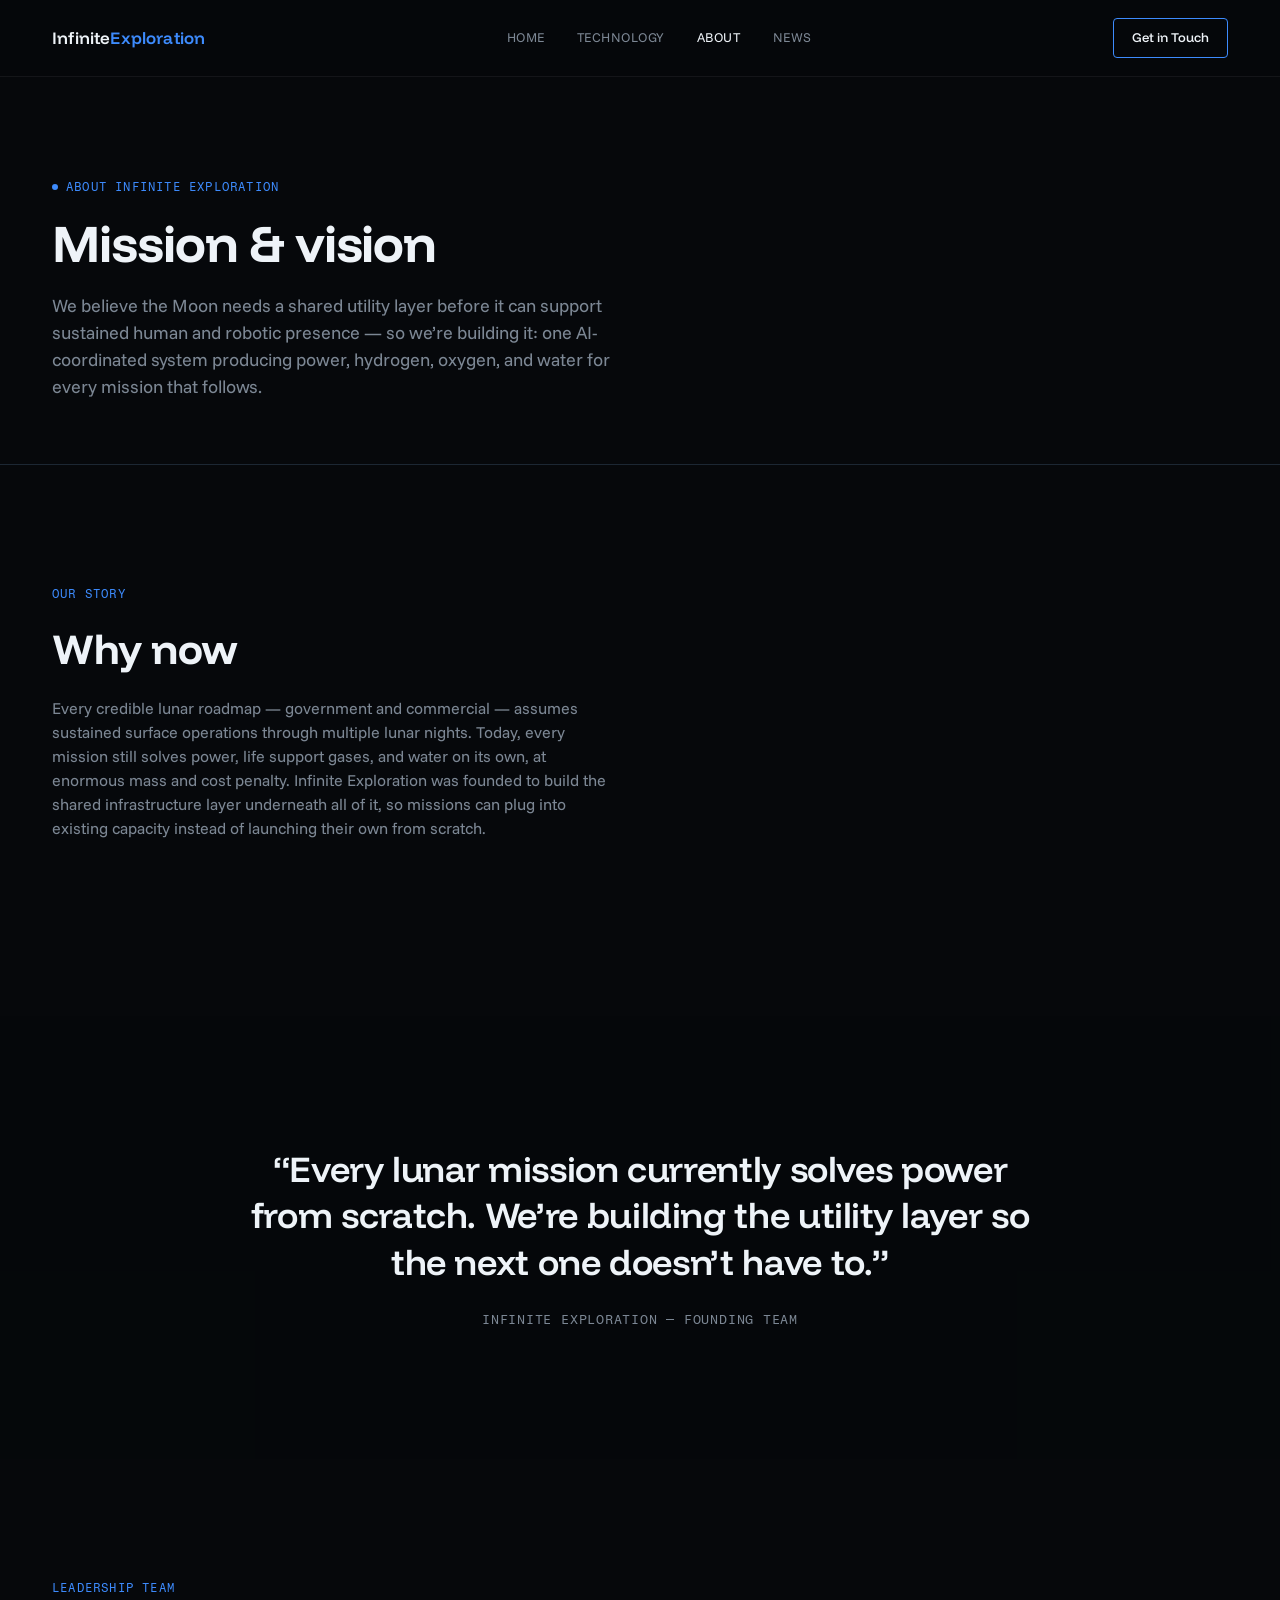
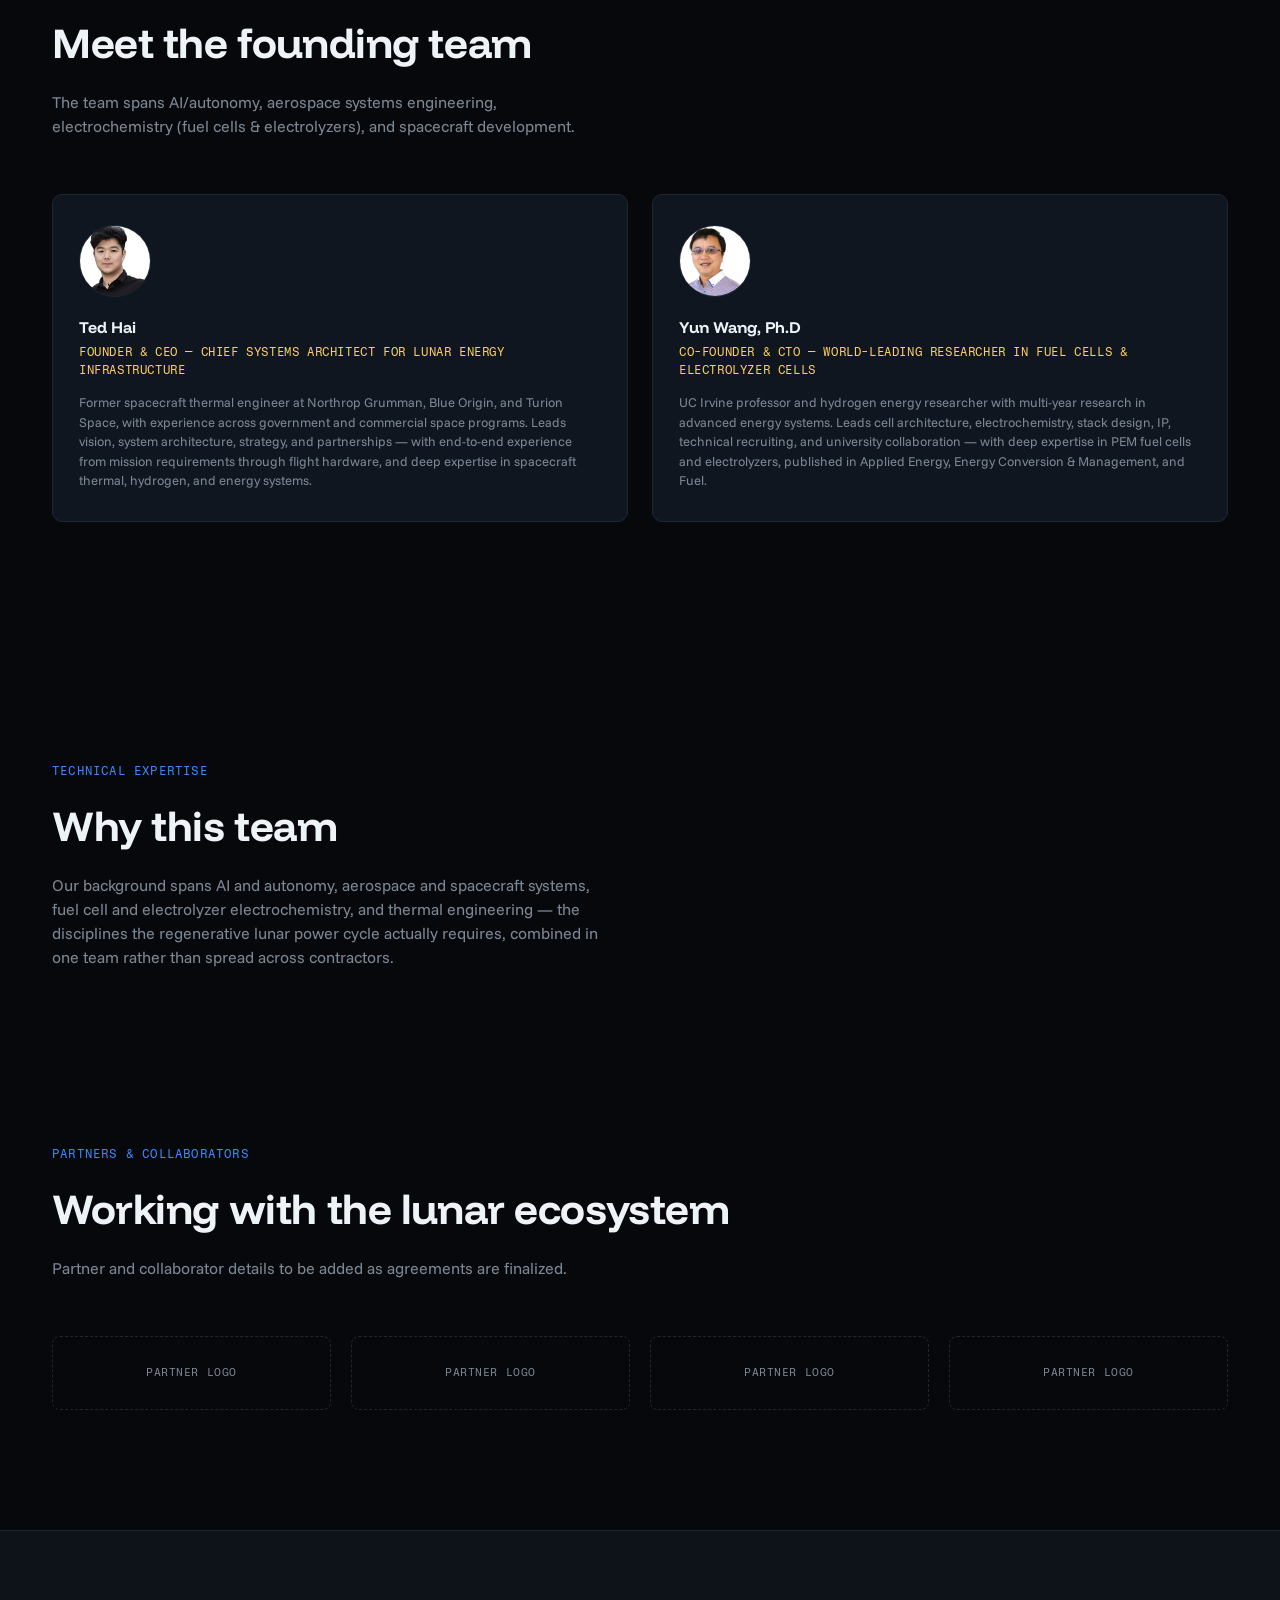
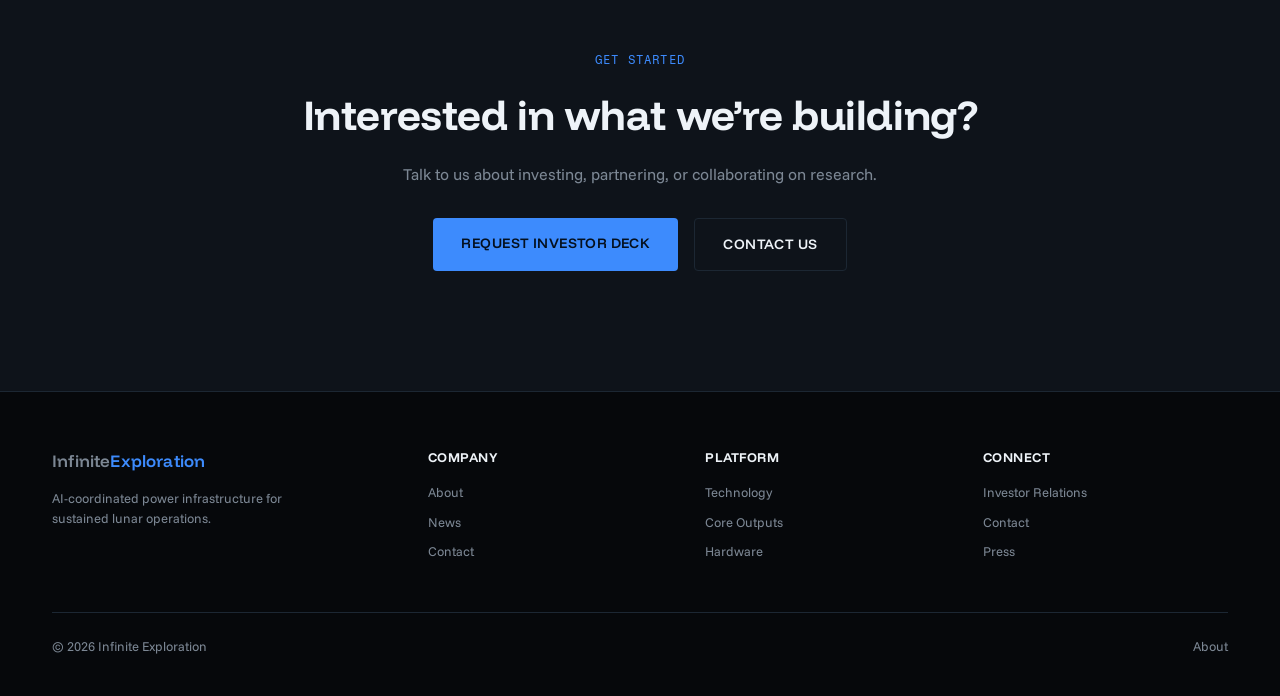
==== about.html @ e97f70d7 "Apply client feedback from Website comments.docx Home: rewrite hero subhead; drop Water as a fourth " ====
<!DOCTYPE html>
<html lang="en">
<head>
<meta charset="UTF-8">
<meta name="viewport" content="width=device-width, initial-scale=1.0">
<title>About — Infinite Exploration</title>
<link rel="preconnect" href="https://fonts.googleapis.com">
<link rel="preconnect" href="https://fonts.gstatic.com" crossorigin>
<link href="https://fonts.googleapis.com/css2?family=Funnel+Display:wght@500;600;700&family=Funnel+Sans:ital,wght@0,400;0,500;0,600;1,400&family=Fragment+Mono&family=Chivo+Mono:wght@400;600&display=swap" rel="stylesheet">
<link rel="stylesheet" href="assets/style.css">
</head>
<body>

<nav>
  <div class="wrap">
    <a href="index.html" class="logo">Infinite<span>Exploration</span></a>
    <div class="navlinks">
      <a href="index.html">Home</a>
      <a href="technology.html">Technology</a>
      <a href="about.html" class="active">About</a>
      <a href="news.html">News</a>
    </div>
    <a href="contact.html" class="nav-cta">Get in Touch</a>
  </div>
</nav>

<section class="page-header">
  <div class="wrap reveal">
    <div class="eyebrow">About Infinite Exploration</div>
    <h1 style="font-size:clamp(32px,4.6vw,52px);">Mission &amp; vision</h1>
    <p class="hero-sub" style="margin-bottom:0;">We believe the Moon needs a shared utility layer before it can support sustained human and robotic presence &mdash; so we&rsquo;re building it: one AI-coordinated system producing power, hydrogen, oxygen, and water for every mission that follows.</p>
  </div>
</section>

<section>
  <div class="wrap">
    <div class="section-head reveal">
      <div class="section-tag">Our Story</div>
      <h2>Why now</h2>
      <p class="section-desc">Every credible lunar roadmap &mdash; government and commercial &mdash; assumes sustained surface operations through multiple lunar nights. Today, every mission still solves power, life support gases, and water on its own, at enormous mass and cost penalty. Infinite Exploration was founded to build the shared infrastructure layer underneath all of it, so missions can plug into existing capacity instead of launching their own from scratch.</p>
    </div>
  </div>
</section>

<section class="quote">
  <div class="quote-bg" data-parallax="0.14">
    <div class="quote-bg-img" style="background-image:url('images/d6-ops-control.jpg')"></div>
  </div>
  <div class="quote-overlay"></div>
  <div class="wrap quote-inner reveal">
    <blockquote>&ldquo;Every lunar mission currently solves power from scratch. We&rsquo;re building the utility layer so the next one doesn&rsquo;t have to.&rdquo;</blockquote>
    <div class="quote-cite">Infinite Exploration &mdash; Founding Team</div>
  </div>
</section>

<section>
  <div class="wrap">
    <div class="section-head reveal">
      <div class="section-tag">Leadership Team</div>
      <h2>Meet the founding team</h2>
      <p class="section-desc">The team spans AI/autonomy, aerospace systems engineering, electrochemistry (fuel cells &amp; electrolyzers), and spacecraft development.</p>
    </div>
    <div class="team-grid cols-2 reveal-stagger">
      <div class="team-card">
        <img class="team-photo" src="images/team/ted-hai.jpg" alt="Ted Hai">
        <h3>Ted Hai</h3>
        <div class="team-role">Founder &amp; CEO &mdash; Chief Systems Architect for Lunar Energy Infrastructure</div>
        <p>Former spacecraft thermal engineer at Northrop Grumman, Blue Origin, and Turion Space, with experience across government and commercial space programs. Leads vision, system architecture, strategy, and partnerships &mdash; with end-to-end experience from mission requirements through flight hardware, and deep expertise in spacecraft thermal, hydrogen, and energy systems.</p>
      </div>
      <div class="team-card">
        <img class="team-photo" src="images/team/yun-wang.png" alt="Yun Wang, Ph.D">
        <h3>Yun Wang, Ph.D</h3>
        <div class="team-role">Co-Founder &amp; CTO &mdash; World-Leading Researcher in Fuel Cells &amp; Electrolyzer Cells</div>
        <p>UC Irvine professor and hydrogen energy researcher with multi-year research in advanced energy systems. Leads cell architecture, electrochemistry, stack design, IP, technical recruiting, and university collaboration &mdash; with deep expertise in PEM fuel cells and electrolyzers, published in Applied Energy, Energy Conversion &amp; Management, and Fuel.</p>
      </div>
    </div>
  </div>
</section>

<section>
  <div class="wrap">
    <div class="section-head reveal">
      <div class="section-tag">Technical Expertise</div>
      <h2>Why this team</h2>
      <p class="section-desc">Our background spans AI and autonomy, aerospace and spacecraft systems, fuel cell and electrolyzer electrochemistry, and thermal engineering &mdash; the disciplines the regenerative lunar power cycle actually requires, combined in one team rather than spread across contractors.</p>
    </div>
  </div>
</section>

<section style="padding-top:0;">
  <div class="wrap">
    <div class="section-head reveal">
      <div class="section-tag">Partners &amp; Collaborators</div>
      <h2>Working with the lunar ecosystem</h2>
      <p class="section-desc">Partner and collaborator details to be added as agreements are finalized.</p>
    </div>
    <div class="partner-strip reveal-stagger">
      <div class="partner-tile">Partner logo</div>
      <div class="partner-tile">Partner logo</div>
      <div class="partner-tile">Partner logo</div>
      <div class="partner-tile">Partner logo</div>
    </div>
  </div>
</section>

<section class="final-cta">
  <div class="wrap reveal">
    <div class="section-tag" style="margin:0 auto 14px;">Get Started</div>
    <h2>Interested in what we&rsquo;re building?</h2>
    <p class="section-desc">Talk to us about investing, partnering, or collaborating on research.</p>
    <div class="cta-row">
      <a href="contact.html" class="btn-primary">Request Investor Deck</a>
      <a href="contact.html" class="btn-secondary">Contact Us</a>
    </div>
  </div>
</section>

<footer>
  <div class="wrap">
    <div class="footer-grid">
      <div class="footer-col">
        <div class="logo">Infinite<span>Exploration</span></div>
        <p style="margin-top:16px;max-width:280px;font-size:13px;color:var(--text-dim);">AI-coordinated power infrastructure for sustained lunar operations.</p>
      </div>
      <div class="footer-col">
        <h4>Company</h4>
        <a href="about.html">About</a>
        <a href="news.html">News</a>
        <a href="contact.html">Contact</a>
      </div>
      <div class="footer-col">
        <h4>Platform</h4>
        <a href="technology.html">Technology</a>
        <a href="technology.html#outputs">Core Outputs</a>
        <a href="technology.html#hardware">Hardware</a>
      </div>
      <div class="footer-col">
        <h4>Connect</h4>
        <a href="contact.html">Investor Relations</a>
        <a href="contact.html">Contact</a>
        <a href="news.html">Press</a>
      </div>
    </div>
    <div class="footer-bottom">
      <div>&copy; 2026 Infinite Exploration</div>
      <div>About</div>
    </div>
  </div>
</footer>

<script src="assets/script.js"></script>
</body>
</html>
---- assets/style.css ----
:root{
  --bg:#06080b;
  --bg-2:#0e131a;
  --card:#10161f;
  --line:#1c2733;
  --text:#eef3f8;
  --text-dim:#7c8794;
  --accent:#3d8bfd;
  --accent-2:#ffcf5c;
  --font-display:'Funnel Display',-apple-system,sans-serif;
  --font-body:'Funnel Sans',-apple-system,sans-serif;
  --font-mono:'Fragment Mono',monospace;
}
*{box-sizing:border-box;margin:0;padding:0;}
body{
  background:var(--bg);
  color:var(--text);
  font-family:var(--font-body);
  line-height:1.5;
  -webkit-font-smoothing:antialiased;
}
a{color:inherit;text-decoration:none;}
.wrap{max-width:1240px;margin:0 auto;padding:0 32px;}

/* nav */
nav{
  position:fixed;top:0;left:0;right:0;z-index:50;
  background:rgba(6,8,11,0.7);
  backdrop-filter:blur(10px);
  border-bottom:1px solid rgba(255,255,255,0.06);
}
nav .wrap{display:flex;align-items:center;justify-content:space-between;height:76px;}
.logo{font-family:var(--font-display);font-weight:600;font-size:17px;letter-spacing:0.01em;}
.logo span{color:var(--accent);}
.navlinks{display:flex;gap:32px;font-size:13px;color:var(--text-dim);text-transform:uppercase;letter-spacing:0.04em;}
.navlinks a:hover{color:var(--text);}
.navlinks a.active{color:var(--text);}
.nav-cta{
  border:1px solid var(--accent);color:var(--text);padding:9px 18px;border-radius:4px;
  font-size:13px;font-weight:500;font-family:var(--font-display);
}
.nav-cta:hover{background:var(--accent);}

/* hero — full-bleed, dramatic (Home only) */
.hero{
  position:relative;
  height:100vh;min-height:720px;
  display:flex;align-items:flex-end;
  overflow:hidden;
  background:var(--bg);
}
.hero-bg{position:absolute;inset:-18% 0;will-change:transform;}
.hero-bg-img{
  position:absolute;inset:-10%;
  background-size:cover;background-position:center 45%;background-repeat:no-repeat;
  animation:kenburns 28s ease-in-out infinite alternate;
  will-change:transform;
}
.hero-overlay{
  position:absolute;inset:0;
  background:linear-gradient(180deg, rgba(6,8,11,0.15) 0%, rgba(6,8,11,0.35) 55%, rgba(6,8,11,0.96) 100%);
}
.hero-inner{position:relative;z-index:1;max-width:760px;padding-bottom:96px;}
.eyebrow{
  display:inline-flex;align-items:center;gap:8px;
  font-family:var(--font-mono);
  font-size:12px;letter-spacing:0.1em;text-transform:uppercase;
  color:var(--accent);margin-bottom:24px;
}
.eyebrow::before{content:"";width:6px;height:6px;border-radius:50%;background:var(--accent);}
h1{
  font-family:var(--font-display);
  font-size:clamp(38px,6vw,66px);
  font-weight:700;letter-spacing:-0.02em;line-height:1.03;margin-bottom:22px;
}
h1 .accent{color:var(--accent);}
.hero-sub{font-size:18px;color:var(--text-dim);max-width:560px;margin:0 0 36px;}
.cta-row{display:flex;gap:16px;flex-wrap:wrap;}
.btn-primary{
  background:var(--accent);color:#04101f;padding:15px 28px;border-radius:4px;
  font-weight:600;font-size:14px;font-family:var(--font-display);text-transform:uppercase;letter-spacing:0.03em;
}
.btn-secondary{
  border:1px solid var(--line);color:var(--text);padding:15px 28px;border-radius:4px;
  font-weight:600;font-size:14px;font-family:var(--font-display);text-transform:uppercase;letter-spacing:0.03em;
}
.btn-secondary:hover{border-color:var(--accent);}
.scroll-cue{position:absolute;bottom:28px;right:32px;z-index:1;font-family:var(--font-mono);font-size:11px;color:var(--text-dim);letter-spacing:0.1em;text-transform:uppercase;display:flex;align-items:center;gap:8px;}
.scroll-cue::after{content:"";width:1px;height:28px;background:var(--line);}

/* shorter banner header, used on Technology / About / News / Contact */
.banner{position:relative;padding:180px 0 90px;overflow:hidden;}
.banner-bg{position:absolute;inset:-18% 0;will-change:transform;}
.banner-bg-img{
  position:absolute;inset:-10%;
  background-size:cover;background-position:center;background-repeat:no-repeat;
  animation:kenburns 28s ease-in-out infinite alternate;
  will-change:transform;
}
.banner-overlay{position:absolute;inset:0;background:linear-gradient(180deg, rgba(6,8,11,0.45) 0%, rgba(6,8,11,0.94) 100%);}
.banner-inner{position:relative;z-index:1;max-width:760px;}

/* plain text-only page header, used on News / Contact */
.page-header{padding:172px 0 64px;border-bottom:1px solid var(--line);}
.page-header .eyebrow{margin-bottom:20px;}

/* soft background photo section — used for text-heavy sections that still want a photo backdrop */
.soft-bg-section{position:relative;overflow:hidden;}
.soft-bg{position:absolute;inset:-18% 0;will-change:transform;}
.soft-bg-img{
  position:absolute;inset:-10%;
  background-size:cover;background-position:center;background-repeat:no-repeat;
  animation:kenburns 32s ease-in-out infinite alternate;
  will-change:transform;
}
.soft-bg-overlay{position:absolute;inset:0;background:rgba(6,8,11,0.82);}
.soft-bg-inner{position:relative;z-index:1;}

section{padding:120px 0;}
.section-head{max-width:680px;margin:0 0 56px;}
.section-tag{font-family:var(--font-mono);font-size:12px;text-transform:uppercase;letter-spacing:0.1em;color:var(--accent);margin-bottom:14px;}
h2{font-family:var(--font-display);font-size:clamp(28px,3.6vw,42px);font-weight:700;letter-spacing:-0.01em;margin-bottom:16px;}
.section-desc{color:var(--text-dim);font-size:16px;max-width:560px;}

/* card grid — mission areas / core outputs, 3 or 4 col */
.mission-grid{display:grid;grid-template-columns:repeat(3,1fr);gap:1px;background:var(--line);border:1px solid var(--line);}
.mission-grid.cols-4{grid-template-columns:repeat(4,1fr);}
.mission-card{background:var(--bg-2);padding:44px 36px;}
.mission-index{font-family:var(--font-mono);font-size:12px;color:var(--accent);margin-bottom:24px;}
.mission-card h3{font-family:var(--font-display);font-size:21px;font-weight:700;margin-bottom:14px;}
.mission-card p{font-size:14px;color:var(--text-dim);margin-bottom:20px;}
.mission-link{font-size:13px;color:var(--accent);text-transform:uppercase;letter-spacing:0.04em;}

/* products / hardware — 3 column with cutout renders on dark cards */
.product-grid{display:grid;grid-template-columns:repeat(3,1fr);gap:24px;}
.product-grid.cols-5{grid-template-columns:repeat(5,1fr);}
.product-card{background:var(--card);border:1px solid var(--line);border-radius:10px;overflow:hidden;}
.product-visual{
  aspect-ratio:4/3;position:relative;overflow:hidden;
  background:radial-gradient(circle at 50% 40%, #131c29 0%, #06080b 78%);
  display:flex;align-items:center;justify-content:center;
}
.product-visual img{width:78%;height:78%;object-fit:contain;filter:drop-shadow(0 18px 24px rgba(0,0,0,0.5));}
.product-body{padding:26px 24px 30px;}
.product-tag{font-family:var(--font-mono);font-size:11px;text-transform:uppercase;letter-spacing:0.08em;color:var(--accent-2);margin-bottom:10px;}
.product-card h3{font-family:var(--font-display);font-size:18px;margin-bottom:8px;}
.product-card p{font-size:14px;color:var(--text-dim);}

/* stat band — full bleed, used for "why it matters" / proof style content.
   background is pinned (position:sticky) for the section's full height, so
   it holds still while the stat cards scroll past on top, turion-style */
.statband{position:relative;padding:0;}
.statband-bg{position:sticky;top:0;height:100vh;overflow:hidden;z-index:0;}
.statband-bg-img{
  position:absolute;inset:-10%;
  background-size:cover;background-position:center 55%;background-repeat:no-repeat;
  animation:kenburns 30s ease-in-out infinite alternate;
  will-change:transform;
}
.statband-overlay{position:absolute;inset:0;background:rgba(6,8,11,0.72);}
.statband-inner{
  position:relative;z-index:1;min-height:1400px;
  display:flex;flex-direction:column;justify-content:center;padding:60px 0;
}

/* overlapping stat photo cards — each card drifts at its own scroll speed
   so they slide over/under each other, turion-style */
.statcard-stack{position:relative;height:520px;margin-top:80px;}
.statcard{
  position:absolute;top:0;width:210px;height:260px;
  border-radius:10px;overflow:hidden;border:1px solid rgba(255,255,255,0.12);
  box-shadow:0 30px 50px rgba(0,0,0,0.5);will-change:transform;
}
.statcard-img{position:absolute;inset:0;background-size:cover;background-position:center;}
.statcard-shade{position:absolute;inset:0;background:linear-gradient(180deg,rgba(6,8,11,0.05) 40%,rgba(6,8,11,0.88) 100%);}
.statcard-content{position:absolute;left:0;right:0;bottom:0;padding:18px 20px 20px;}
.statcard-num{font-family:var(--font-mono);font-size:30px;font-weight:600;color:var(--text);line-height:1;}
.statcard-label{font-size:11px;letter-spacing:0.08em;text-transform:uppercase;color:var(--text-dim);margin-top:8px;max-width:170px;}
@media (max-width:900px){
  .statband-bg{position:absolute;inset:-15% 0;height:auto;}
  .statband-inner{min-height:0;display:block;padding:70px 0;}
  .statcard-stack{height:auto;display:flex;flex-direction:column;gap:16px;}
  .statcard{position:static;width:100%;height:150px;transform:none!important;}
}

/* ops / telemetry panel */
.ops{position:relative;overflow:hidden;padding:0;}
.ops-bg{position:absolute;inset:-18% 0;will-change:transform;}
.ops-bg-img{
  position:absolute;inset:-10%;
  background-size:cover;background-position:center;background-repeat:no-repeat;
  animation:kenburns 30s ease-in-out infinite alternate;
  will-change:transform;
}
.ops-overlay{position:absolute;inset:0;background:linear-gradient(100deg, rgba(6,8,11,0.95) 0%, rgba(6,8,11,0.75) 45%, rgba(6,8,11,0.3) 100%);}
.ops-inner{position:relative;z-index:1;padding:130px 0;}
.ops-grid{display:grid;grid-template-columns:1fr 1fr;gap:64px;align-items:center;}
.ops-text p{color:var(--text-dim);font-size:16px;margin-bottom:16px;max-width:460px;}
.ops-panel{
  background:rgba(16,22,31,0.85);border:1px solid var(--line);border-radius:10px;padding:28px;
  backdrop-filter:blur(6px);
}
.ops-panel-head{display:flex;justify-content:space-between;align-items:center;margin-bottom:20px;padding-bottom:16px;border-bottom:1px solid var(--line);}
.ops-panel-title{font-family:var(--font-mono);font-size:12px;text-transform:uppercase;letter-spacing:0.08em;color:var(--text-dim);}
.ops-status{display:flex;align-items:center;gap:8px;font-family:var(--font-mono);font-size:11px;color:var(--accent-2);}
.ops-status::before{content:"";width:6px;height:6px;border-radius:50%;background:var(--accent-2);}
.ops-metrics{display:grid;grid-template-columns:1fr 1fr;gap:20px;}
.ops-metric-label{font-size:12px;color:var(--text-dim);margin-bottom:6px;}
.ops-metric-val{font-family:var(--font-mono);font-size:22px;color:var(--accent);}

/* quote / control room band */
.quote{position:relative;overflow:hidden;padding:0;}
.quote-bg{position:absolute;inset:-18% 0;will-change:transform;}
.quote-bg-img{
  position:absolute;inset:-10%;
  background-size:cover;background-position:center;background-repeat:no-repeat;
  animation:kenburns 26s ease-in-out infinite alternate;
  will-change:transform;
}
.quote-overlay{position:absolute;inset:0;background:rgba(6,8,11,0.78);}
.quote-inner{position:relative;z-index:1;padding:130px 0;text-align:center;}
.quote-inner blockquote{
  font-family:var(--font-display);font-size:clamp(24px,3.4vw,36px);font-weight:600;
  max-width:820px;margin:0 auto 24px;line-height:1.3;letter-spacing:-0.01em;
}
.quote-cite{font-family:var(--font-mono);font-size:13px;color:var(--text-dim);text-transform:uppercase;letter-spacing:0.06em;}

/* roadmap / scale line (reused for architecture scale on Technology page) */
.roadmap-line{position:relative;display:grid;grid-template-columns:repeat(4,1fr);gap:0;margin-top:8px;}
.roadmap-line::before{content:"";position:absolute;top:9px;left:0;right:0;height:1px;background:var(--line);}
.rm-item{position:relative;padding-right:24px;}
.rm-dot{width:16px;height:16px;border-radius:50%;background:var(--bg);border:2px solid var(--accent);margin-bottom:20px;position:relative;z-index:1;}
.rm-item:first-child .rm-dot{background:var(--accent);}
.rm-phase{font-family:var(--font-mono);font-size:12px;text-transform:uppercase;letter-spacing:0.06em;color:var(--accent);margin-bottom:6px;}
.rm-title{font-family:var(--font-display);font-weight:700;margin-bottom:8px;}
.rm-desc{font-size:14px;color:var(--text-dim);}

/* news cards */
.news-grid{display:grid;grid-template-columns:repeat(3,1fr);gap:24px;}
.news-grid.cols-2{grid-template-columns:1fr 1fr;}
.news-card{background:var(--card);border:1px solid var(--line);border-radius:10px;padding:28px 26px;}
.news-tag{font-family:var(--font-mono);font-size:11px;text-transform:uppercase;letter-spacing:0.08em;color:var(--accent-2);margin-bottom:12px;}
.news-date{font-family:var(--font-mono);font-size:12px;color:var(--text-dim);margin-bottom:10px;}
.news-card h3{font-family:var(--font-display);font-size:17px;margin-bottom:10px;}
.news-card p{font-size:14px;color:var(--text-dim);}
.news-more{margin-top:48px;text-align:center;}
.news-coming-soon{
  border:1px dashed var(--line);border-radius:10px;padding:56px 24px;
  text-align:center;font-family:var(--font-mono);font-size:14px;
  text-transform:uppercase;letter-spacing:0.08em;color:var(--text-dim);
}

/* team / advisor placeholder cards */
.team-grid{display:grid;grid-template-columns:repeat(3,1fr);gap:24px;}
.team-grid.cols-2{grid-template-columns:1fr 1fr;}
.team-card{background:var(--card);border:1px solid var(--line);border-radius:10px;padding:30px 26px;}
.team-avatar{
  width:52px;height:52px;border-radius:50%;background:var(--bg-2);border:1px solid var(--line);
  display:flex;align-items:center;justify-content:center;font-family:var(--font-mono);color:var(--accent);
  margin-bottom:18px;font-size:12px;text-transform:uppercase;
}
.team-photo{
  width:72px;height:72px;border-radius:50%;object-fit:cover;
  border:1px solid var(--line);margin-bottom:18px;display:block;
}
.team-card h3{font-family:var(--font-display);font-size:16px;margin-bottom:4px;}
.team-role{font-size:12px;color:var(--accent-2);margin-bottom:14px;font-family:var(--font-mono);text-transform:uppercase;letter-spacing:0.05em;}
.team-card p{font-size:13px;color:var(--text-dim);}
.placeholder-note{
  font-size:13px;color:var(--text-dim);border:1px dashed var(--line);border-radius:8px;
  padding:16px 20px;margin-top:32px;
}

/* partner logo strip */
.partner-strip{display:flex;gap:20px;flex-wrap:wrap;margin-top:8px;}
.partner-tile{
  flex:1 1 150px;height:74px;border:1px dashed var(--line);border-radius:8px;
  display:flex;align-items:center;justify-content:center;color:var(--text-dim);
  font-family:var(--font-mono);font-size:11px;text-transform:uppercase;letter-spacing:0.05em;
}

/* contact form */
.contact-grid{display:grid;grid-template-columns:1.1fr 0.9fr;gap:64px;}
.form-field{margin-bottom:20px;}
.form-field label{display:block;font-size:12px;font-family:var(--font-mono);text-transform:uppercase;letter-spacing:0.05em;color:var(--text-dim);margin-bottom:8px;}
.form-field input, .form-field textarea, .form-field select{
  width:100%;background:var(--card);border:1px solid var(--line);border-radius:6px;
  padding:12px 14px;color:var(--text);font-family:var(--font-body);font-size:14px;
}
.form-field textarea{resize:vertical;min-height:120px;}
.form-field input:focus, .form-field textarea:focus, .form-field select:focus{outline:none;border-color:var(--accent);}
.contact-info-item{margin-bottom:28px;}
.contact-info-label{font-family:var(--font-mono);font-size:12px;text-transform:uppercase;letter-spacing:0.05em;color:var(--accent);margin-bottom:8px;}
.contact-info-value{font-size:15px;}
.form-note{font-size:12px;color:var(--text-dim);margin-top:16px;}
.form-success{
  display:none;background:rgba(61,139,253,0.1);border:1px solid var(--accent);border-radius:6px;
  padding:16px;font-size:14px;margin-top:16px;
}
.form-success.visible{display:block;}

/* final cta */
.final-cta{text-align:center;background:var(--bg-2);border-top:1px solid var(--line);}
.final-cta h2{margin-bottom:16px;}
.final-cta .section-desc{margin:0 auto 32px;}
.final-cta .cta-row{justify-content:center;}

footer{border-top:1px solid var(--line);padding:56px 0 40px;color:var(--text-dim);font-size:13px;}
.footer-grid{display:grid;grid-template-columns:1.4fr 1fr 1fr 1fr;gap:32px;margin-bottom:40px;}
.footer-col h4{font-family:var(--font-display);font-size:13px;color:var(--text);margin-bottom:16px;text-transform:uppercase;letter-spacing:0.04em;}
.footer-col a{display:block;font-size:13px;color:var(--text-dim);margin-bottom:10px;}
.footer-col a:hover{color:var(--text);}
.footer-bottom{display:flex;justify-content:space-between;flex-wrap:wrap;gap:16px;border-top:1px solid var(--line);padding-top:24px;}

@media (max-width:900px){
  .mission-grid, .product-grid, .statband-grid, .news-grid, .team-grid{grid-template-columns:1fr 1fr;}
  .ops-grid, .contact-grid{grid-template-columns:1fr;}
  .roadmap-line{grid-template-columns:1fr 1fr;row-gap:32px;}
  .roadmap-line::before{display:none;}
  .navlinks{display:none;}
  .footer-grid{grid-template-columns:1fr 1fr;}
}
@media (max-width:600px){
  .mission-grid, .product-grid, .statband-grid, .news-grid, .team-grid, .footer-grid{grid-template-columns:1fr;}
}

/* scroll reveal */
.reveal{opacity:0;transform:translateY(28px);transition:opacity .8s cubic-bezier(.16,.8,.3,1),transform .8s cubic-bezier(.16,.8,.3,1);}
.reveal.is-visible{opacity:1;transform:translateY(0);}
.reveal-stagger > *{opacity:0;transform:translateY(28px);transition:opacity .7s cubic-bezier(.16,.8,.3,1),transform .7s cubic-bezier(.16,.8,.3,1);}
.reveal-stagger.is-visible > *{opacity:1;transform:translateY(0);}
.reveal-stagger.is-visible > *:nth-child(2){transition-delay:.08s;}
.reveal-stagger.is-visible > *:nth-child(3){transition-delay:.16s;}
.reveal-stagger.is-visible > *:nth-child(4){transition-delay:.24s;}
@keyframes kenburns{
  0%{transform:scale(1.05);}
  100%{transform:scale(1.18);}
}
@media (prefers-reduced-motion:reduce){
  .reveal, .reveal-stagger > *,
  .hero-bg, .hero-bg-img, .banner-bg, .banner-bg-img,
  .statband-bg, .statband-bg-img, .ops-bg, .ops-bg-img, .quote-bg, .quote-bg-img,
  .soft-bg, .soft-bg-img, .statcard{
    opacity:1!important;transform:none!important;animation:none!important;transition:none!important;
  }
}
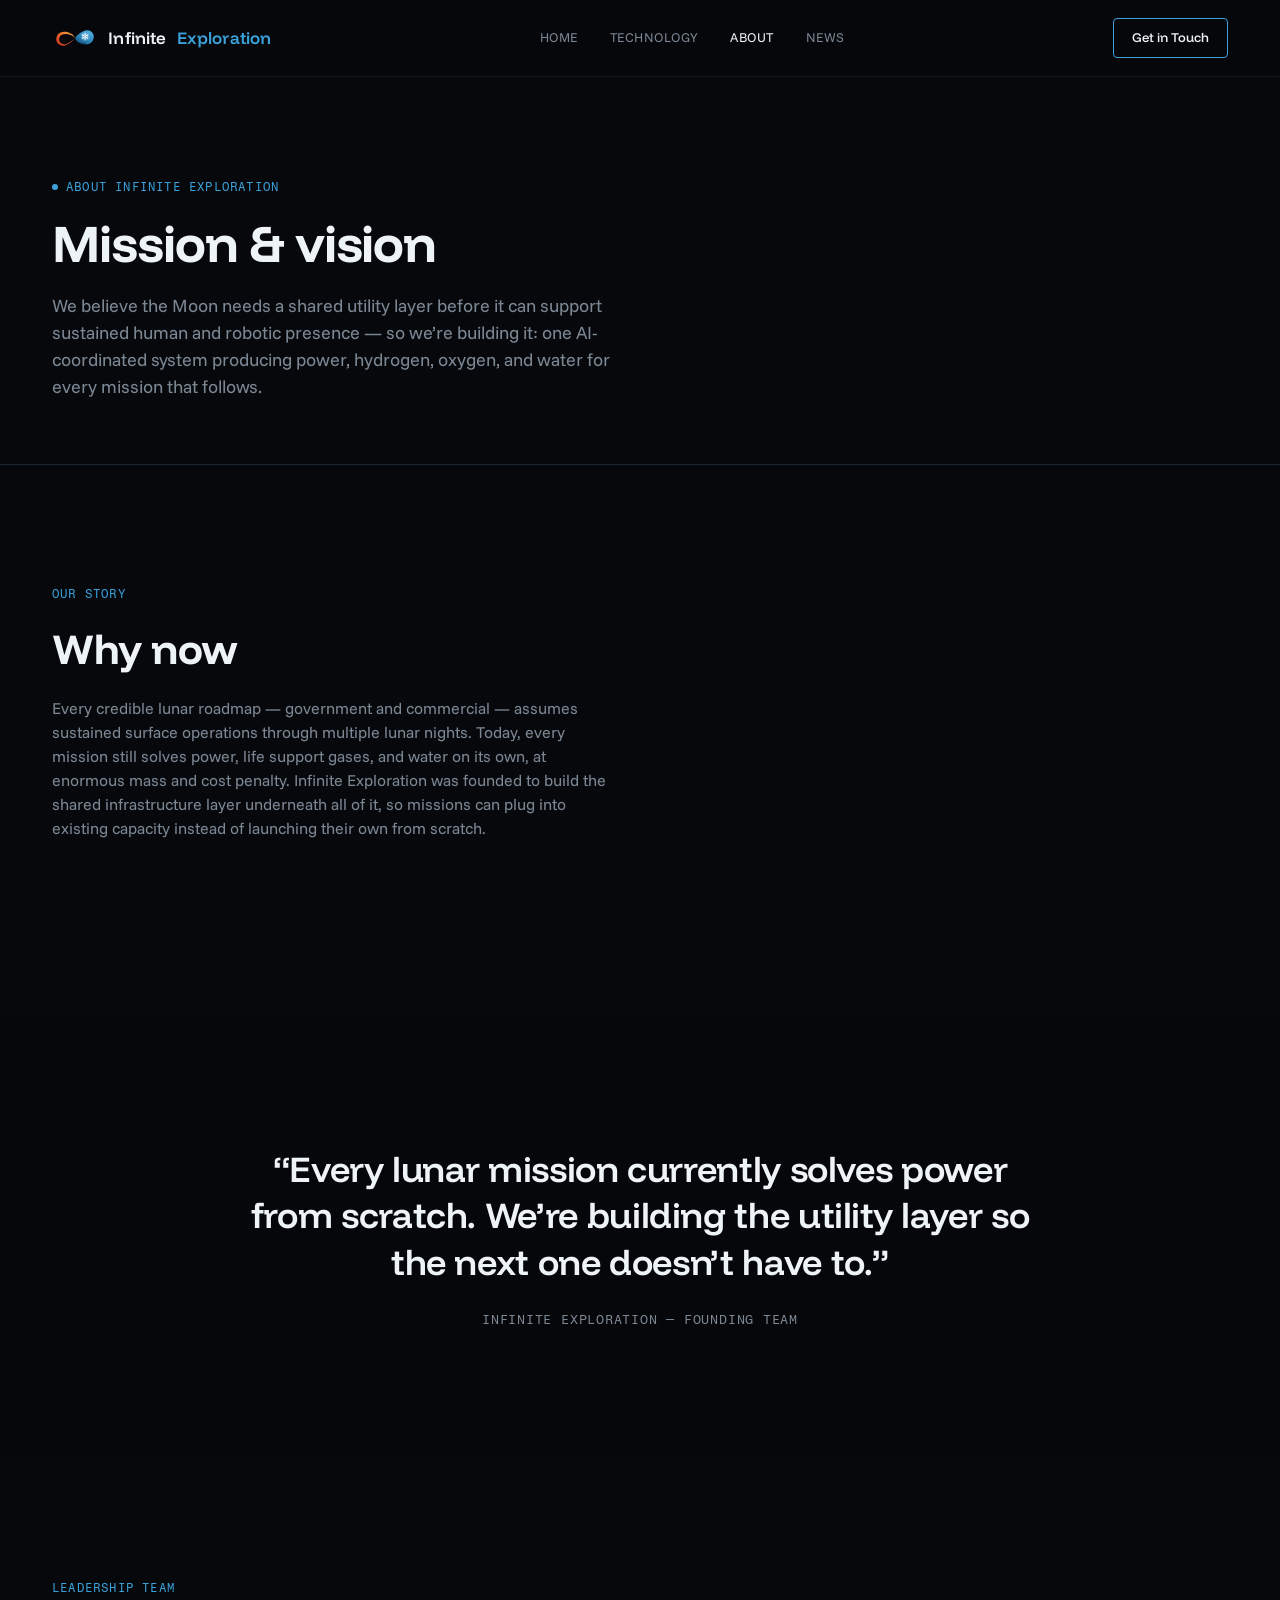
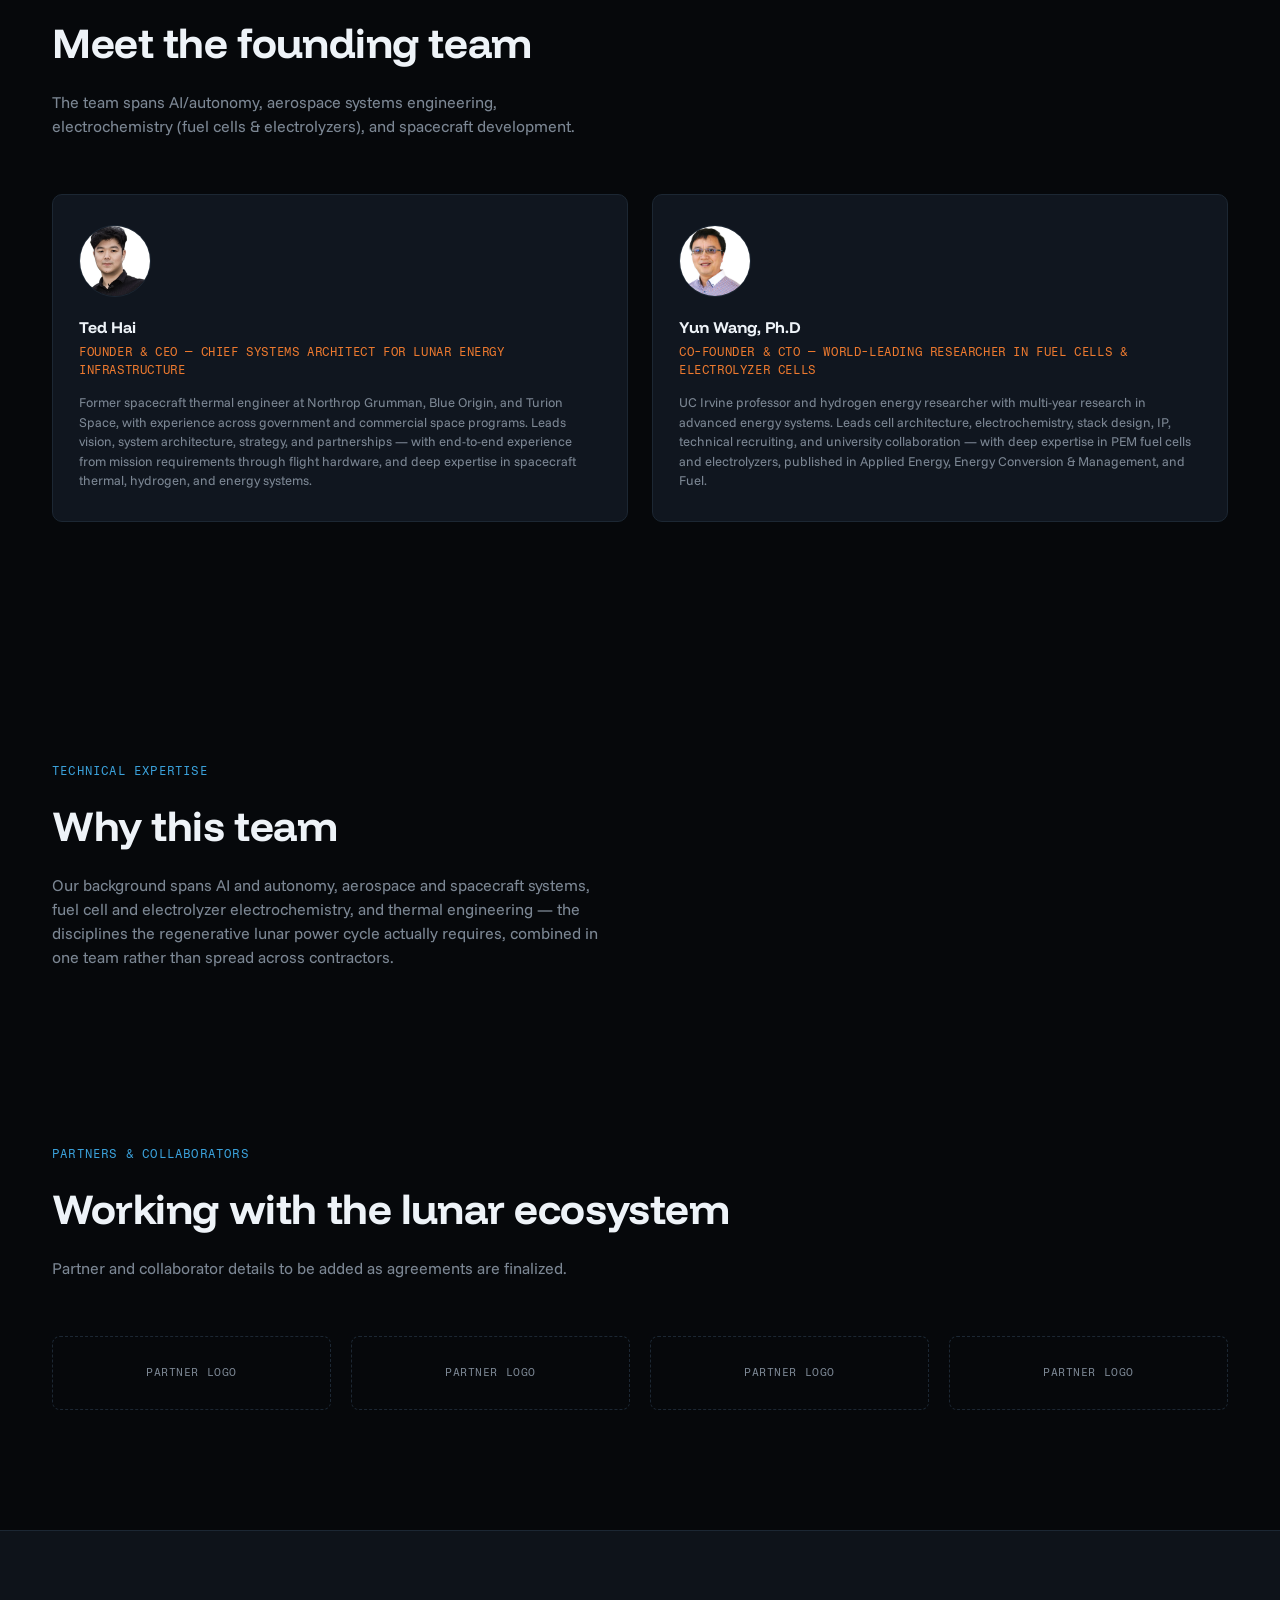
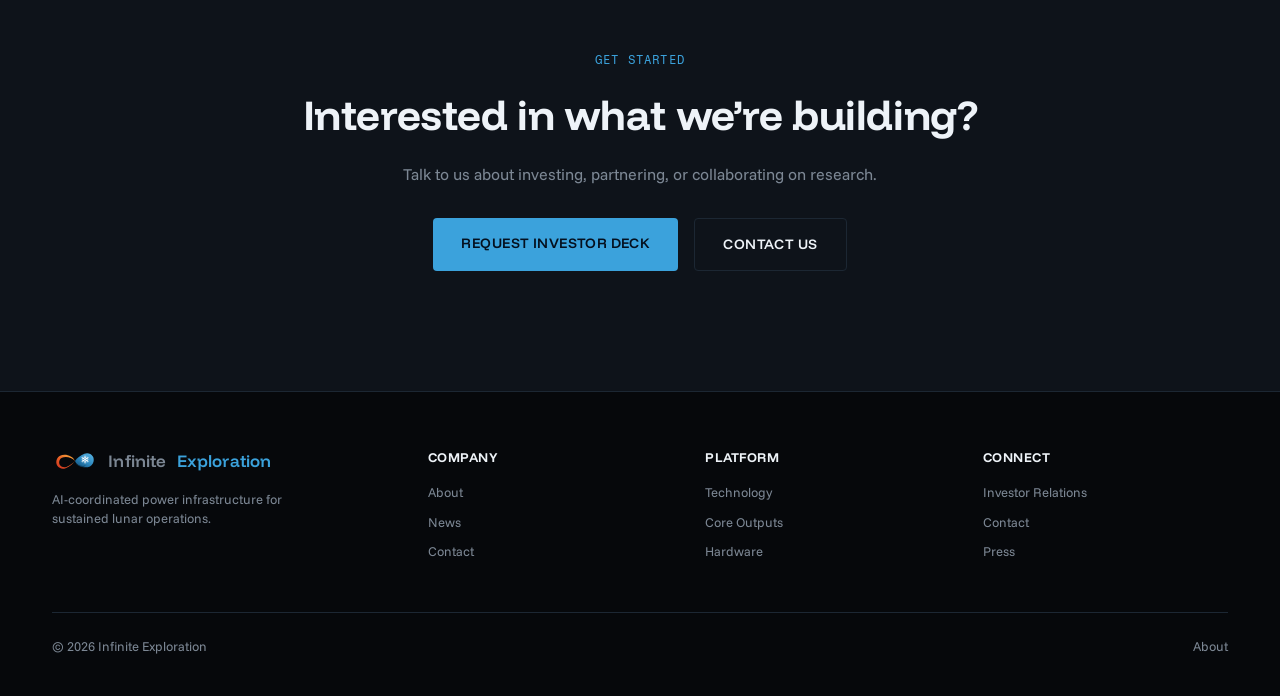
==== commit aede49f3: "Retheme palette to company logo colors and add logo mark + favicon Swap the accent variables to the " ====
--- a/about.html
+++ b/about.html
@@ -7,13 +7,15 @@
 <link rel="preconnect" href="https://fonts.googleapis.com">
 <link rel="preconnect" href="https://fonts.gstatic.com" crossorigin>
 <link href="https://fonts.googleapis.com/css2?family=Funnel+Display:wght@500;600;700&family=Funnel+Sans:ital,wght@0,400;0,500;0,600;1,400&family=Fragment+Mono&family=Chivo+Mono:wght@400;600&display=swap" rel="stylesheet">
-<link rel="stylesheet" href="assets/style.css">
+<link rel="icon" type="image/svg+xml" href="images/logo.svg">
+<link rel="icon" type="image/png" sizes="64x64" href="images/favicon.png">
+<link rel="stylesheet" href="assets/style.css?v=20260715b">
 </head>
 <body>
 
 <nav>
   <div class="wrap">
-    <a href="index.html" class="logo">Infinite<span>Exploration</span></a>
+    <a href="index.html" class="logo"><img class="logo-mark" src="images/logo.svg" alt="">Infinite<span>Exploration</span></a>
     <div class="navlinks">
       <a href="index.html">Home</a>
       <a href="technology.html">Technology</a>
@@ -119,7 +121,7 @@
   <div class="wrap">
     <div class="footer-grid">
       <div class="footer-col">
-        <div class="logo">Infinite<span>Exploration</span></div>
+        <div class="logo"><img class="logo-mark" src="images/logo.svg" alt="">Infinite<span>Exploration</span></div>
         <p style="margin-top:16px;max-width:280px;font-size:13px;color:var(--text-dim);">AI-coordinated power infrastructure for sustained lunar operations.</p>
       </div>
       <div class="footer-col">
@@ -148,6 +150,6 @@
   </div>
 </footer>
 
-<script src="assets/script.js"></script>
+<script src="assets/script.js?v=20260715b"></script>
 </body>
 </html>
--- a/assets/style.css
+++ b/assets/style.css
@@ -5,8 +5,8 @@
   --line:#1c2733;
   --text:#eef3f8;
   --text-dim:#7c8794;
-  --accent:#3d8bfd;
-  --accent-2:#ffcf5c;
+  --accent:#3ba2dc;   /* logo blue (cool loop) */
+  --accent-2:#ee7a2f; /* logo orange (warm loop) */
   --font-display:'Funnel Display',-apple-system,sans-serif;
   --font-body:'Funnel Sans',-apple-system,sans-serif;
   --font-mono:'Fragment Mono',monospace;
@@ -30,8 +30,9 @@
   border-bottom:1px solid rgba(255,255,255,0.06);
 }
 nav .wrap{display:flex;align-items:center;justify-content:space-between;height:76px;}
-.logo{font-family:var(--font-display);font-weight:600;font-size:17px;letter-spacing:0.01em;}
+.logo{display:flex;align-items:center;gap:10px;font-family:var(--font-display);font-weight:600;font-size:17px;letter-spacing:0.01em;}
 .logo span{color:var(--accent);}
+.logo-mark{height:26px;width:auto;display:block;}
 .navlinks{display:flex;gap:32px;font-size:13px;color:var(--text-dim);text-transform:uppercase;letter-spacing:0.04em;}
 .navlinks a:hover{color:var(--text);}
 .navlinks a.active{color:var(--text);}
@@ -106,6 +107,9 @@
 
 /* soft background photo section — used for text-heavy sections that still want a photo backdrop */
 .soft-bg-section{position:relative;overflow:hidden;}
+/* sticky pinning breaks inside an overflow:hidden ancestor — pinned
+   soft-bg sections clip via .pin-panel instead */
+.pin-section.soft-bg-section{overflow:visible;}
 .soft-bg{position:absolute;inset:-18% 0;will-change:transform;}
 .soft-bg-img{
   position:absolute;inset:-10%;
@@ -125,6 +129,10 @@
 /* card grid — mission areas / core outputs, 3 or 4 col */
 .mission-grid{display:grid;grid-template-columns:repeat(3,1fr);gap:1px;background:var(--line);border:1px solid var(--line);}
 .mission-grid.cols-4{grid-template-columns:repeat(4,1fr);}
+/* floating variant — separated cards that can move independently while a
+   pinned section animates them, instead of sharing one lined background */
+.mission-grid.floating{gap:24px;background:none;border:none;}
+.mission-grid.floating .mission-card{border:1px solid var(--line);border-radius:10px;will-change:transform;}
 .mission-card{background:var(--bg-2);padding:44px 36px;}
 .mission-index{font-family:var(--font-mono);font-size:12px;color:var(--accent);margin-bottom:24px;}
 .mission-card h3{font-family:var(--font-display);font-size:21px;font-weight:700;margin-bottom:14px;}
@@ -146,11 +154,21 @@
 .product-card h3{font-family:var(--font-display);font-size:18px;margin-bottom:8px;}
 .product-card p{font-size:14px;color:var(--text-dim);}
 
-/* stat band — full bleed, used for "why it matters" / proof style content.
-   background is pinned (position:sticky) for the section's full height, so
-   it holds still while the stat cards scroll past on top, turion-style */
-.statband{position:relative;padding:0;}
-.statband-bg{position:sticky;top:0;height:100vh;overflow:hidden;z-index:0;}
+/* pinned sections — the .pin-panel sticks for the section's extra scroll
+   height while script.js eases each [data-align-offset] child up from that
+   many px below its resting spot, finishing at its data-align-arrive
+   fraction of the pinned scroll; the settled layout then holds until the
+   section unpins */
+.pin-section{position:relative;padding:0;height:220vh;}
+.pin-section.pin-short{height:160vh;}
+.pin-panel{
+  position:sticky;top:0;height:100vh;overflow:hidden;
+  display:flex;align-items:center;
+}
+.pin-content{position:relative;z-index:1;width:100%;}
+
+/* stat band — full bleed pinned band with photo background */
+.statband{height:260vh;}
 .statband-bg-img{
   position:absolute;inset:-10%;
   background-size:cover;background-position:center 55%;background-repeat:no-repeat;
@@ -158,16 +176,11 @@
   will-change:transform;
 }
 .statband-overlay{position:absolute;inset:0;background:rgba(6,8,11,0.72);}
-.statband-inner{
-  position:relative;z-index:1;min-height:1400px;
-  display:flex;flex-direction:column;justify-content:center;padding:60px 0;
-}
-
-/* overlapping stat photo cards — each card drifts at its own scroll speed
-   so they slide over/under each other, turion-style */
-.statcard-stack{position:relative;height:520px;margin-top:80px;}
+
+/* stat photo cards — side by side, staggered until scroll aligns them */
+.statcard-row{display:flex;gap:24px;margin-top:72px;}
 .statcard{
-  position:absolute;top:0;width:210px;height:260px;
+  position:relative;flex:1;height:280px;
   border-radius:10px;overflow:hidden;border:1px solid rgba(255,255,255,0.12);
   box-shadow:0 30px 50px rgba(0,0,0,0.5);will-change:transform;
 }
@@ -177,10 +190,11 @@
 .statcard-num{font-family:var(--font-mono);font-size:30px;font-weight:600;color:var(--text);line-height:1;}
 .statcard-label{font-size:11px;letter-spacing:0.08em;text-transform:uppercase;color:var(--text-dim);margin-top:8px;max-width:170px;}
 @media (max-width:900px){
-  .statband-bg{position:absolute;inset:-15% 0;height:auto;}
-  .statband-inner{min-height:0;display:block;padding:70px 0;}
-  .statcard-stack{height:auto;display:flex;flex-direction:column;gap:16px;}
-  .statcard{position:static;width:100%;height:150px;transform:none!important;}
+  .pin-section, .pin-section.pin-short, .statband{height:auto;}
+  .pin-panel{position:relative;height:auto;display:block;padding:70px 0;}
+  .pin-panel [data-align-offset]{transform:none!important;}
+  .statcard-row{flex-direction:column;gap:16px;margin-top:48px;}
+  .statcard{flex:none;height:150px;}
 }
 
 /* ops / telemetry panel */
@@ -294,7 +308,7 @@
 .contact-info-value{font-size:15px;}
 .form-note{font-size:12px;color:var(--text-dim);margin-top:16px;}
 .form-success{
-  display:none;background:rgba(61,139,253,0.1);border:1px solid var(--accent);border-radius:6px;
+  display:none;background:rgba(59,162,220,0.1);border:1px solid var(--accent);border-radius:6px;
   padding:16px;font-size:14px;margin-top:16px;
 }
 .form-success.visible{display:block;}
@@ -314,6 +328,9 @@
 
 @media (max-width:900px){
   .mission-grid, .product-grid, .statband-grid, .news-grid, .team-grid{grid-template-columns:1fr 1fr;}
+  /* odd card counts leave an empty cell that exposes the grid's line-color
+     background as a gray block — stretch the lone last card across the row */
+  .mission-grid > :last-child:nth-child(odd){grid-column:1 / -1;}
   .ops-grid, .contact-grid{grid-template-columns:1fr;}
   .roadmap-line{grid-template-columns:1fr 1fr;row-gap:32px;}
   .roadmap-line::before{display:none;}
@@ -339,8 +356,11 @@
 @media (prefers-reduced-motion:reduce){
   .reveal, .reveal-stagger > *,
   .hero-bg, .hero-bg-img, .banner-bg, .banner-bg-img,
-  .statband-bg, .statband-bg-img, .ops-bg, .ops-bg-img, .quote-bg, .quote-bg-img,
-  .soft-bg, .soft-bg-img, .statcard{
+  .statband-bg-img, .ops-bg, .ops-bg-img, .quote-bg, .quote-bg-img,
+  .soft-bg, .soft-bg-img, .statcard, .pin-panel [data-align-offset]{
     opacity:1!important;transform:none!important;animation:none!important;transition:none!important;
   }
-}
+  /* no scroll animation to drive, so drop the extra pinned scroll length */
+  .pin-section, .pin-section.pin-short, .statband{height:auto;}
+  .pin-panel{position:relative;height:auto;padding:120px 0;}
+}
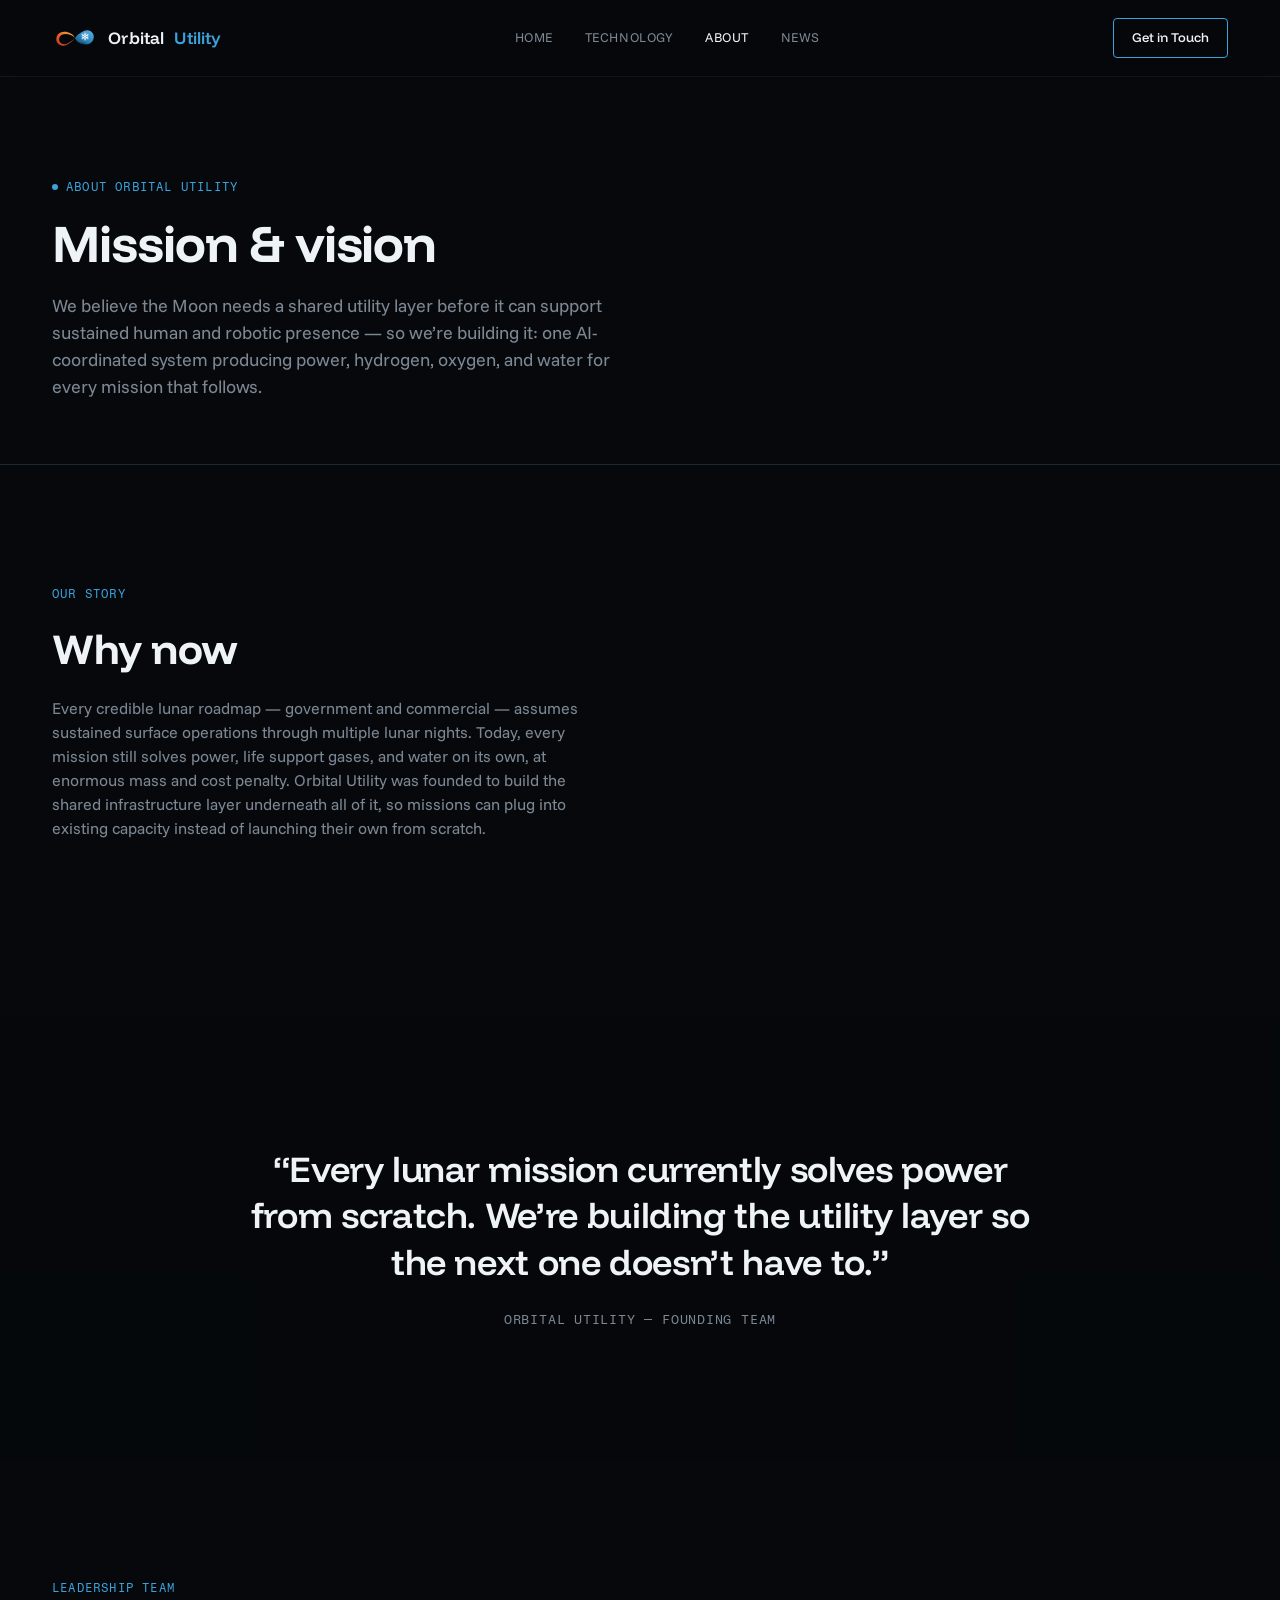
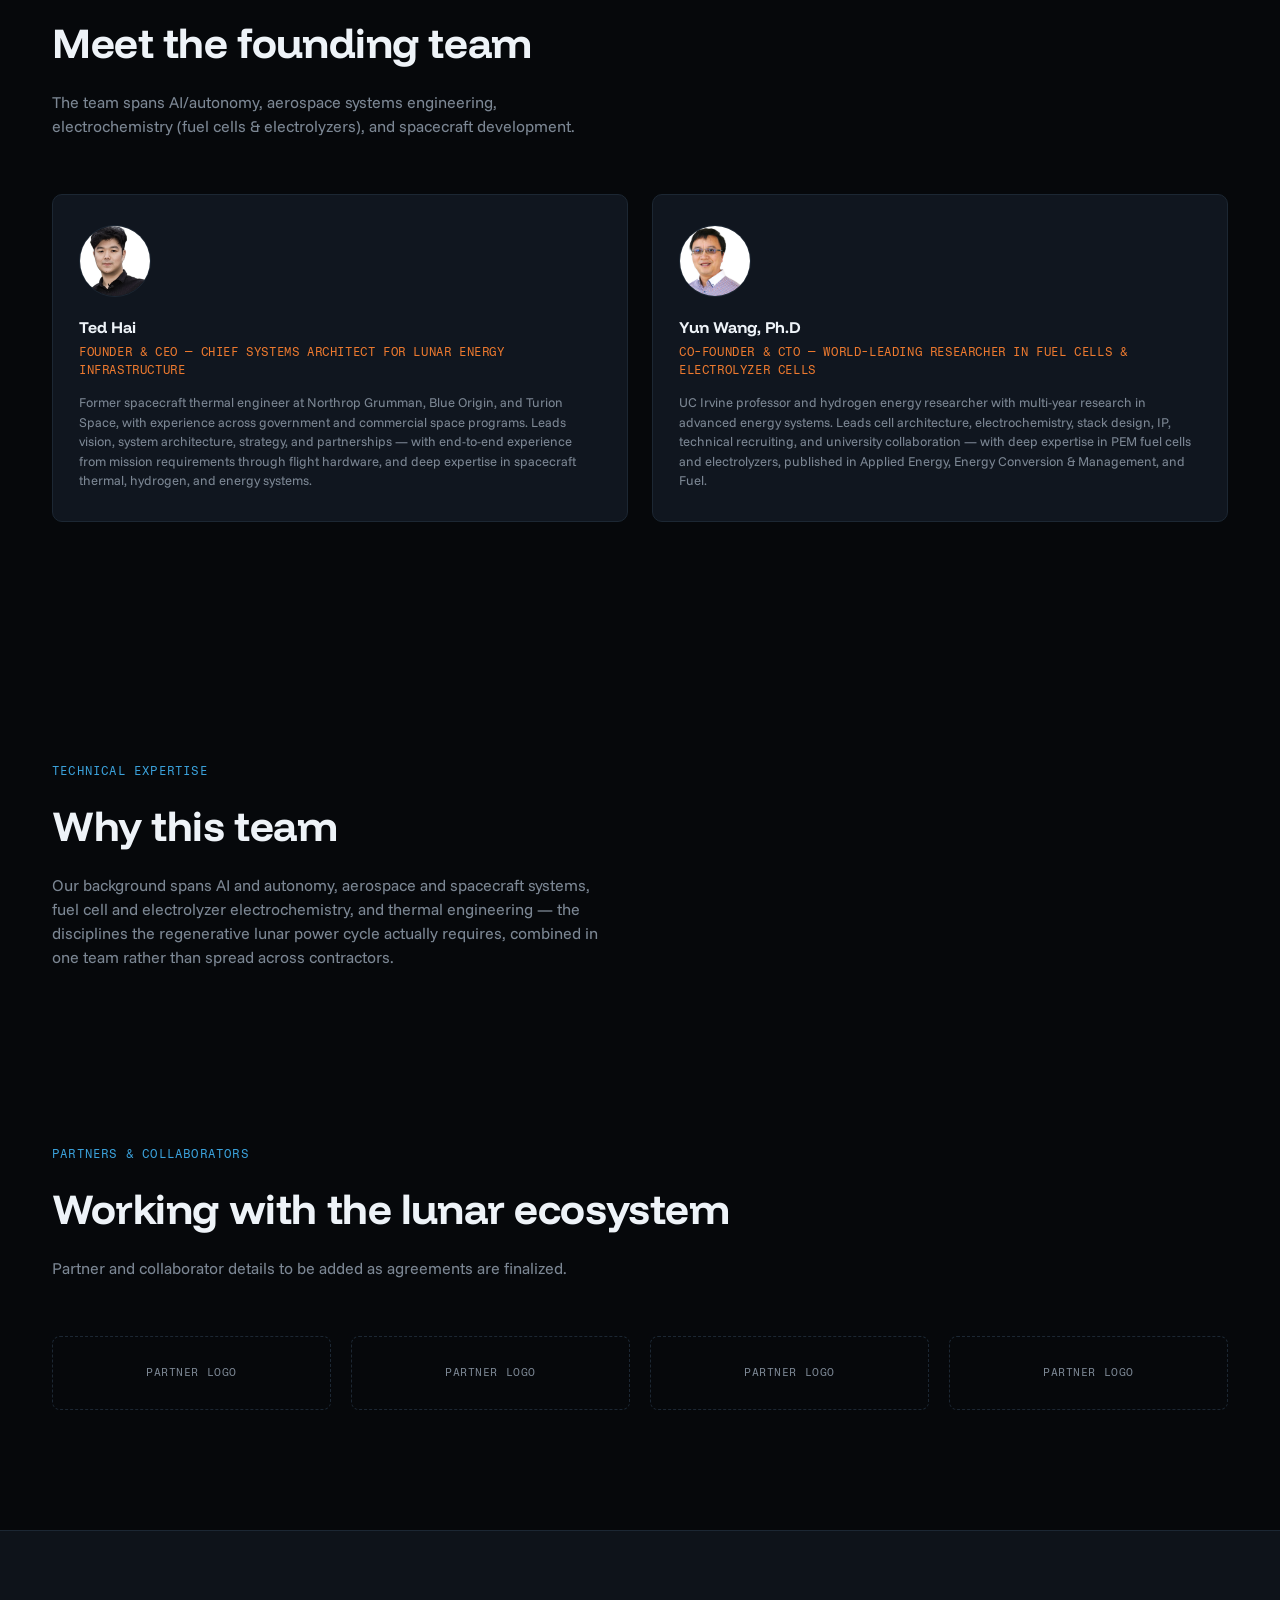
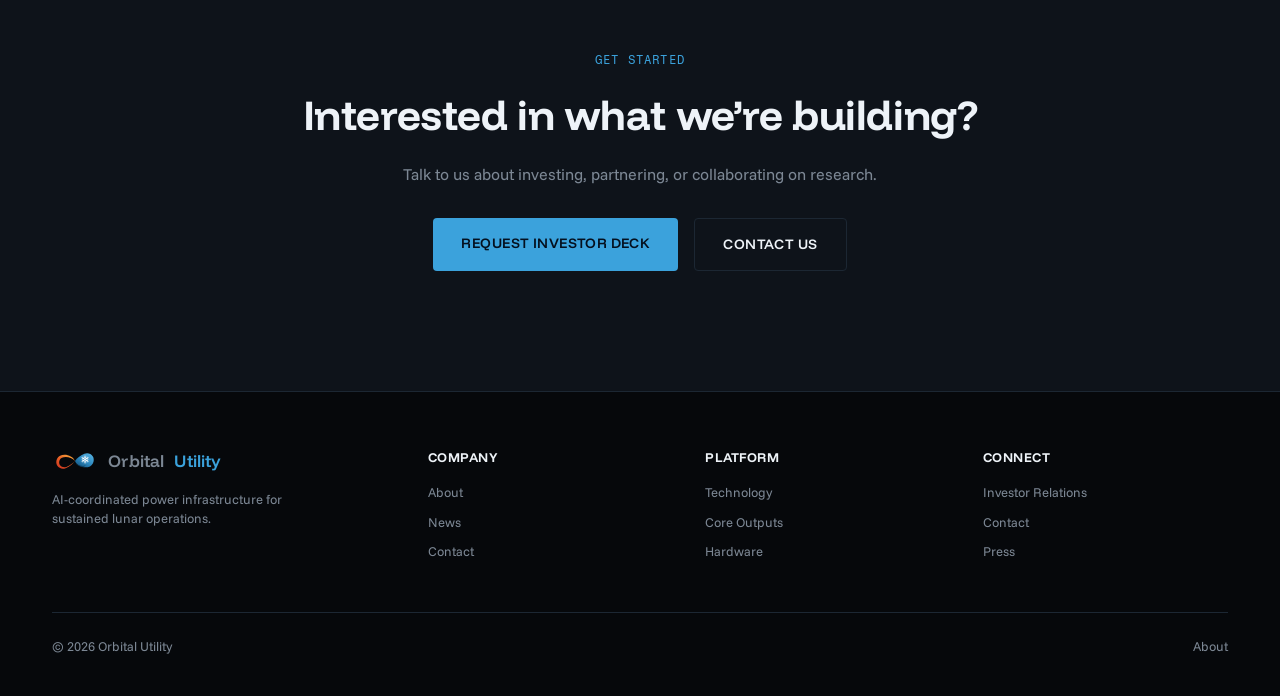
==== commit 1f8a000f: "Rename company from Infinite Exploration to Orbital Utility Replace every occurrence across the five" ====
--- a/about.html
+++ b/about.html
@@ -3,7 +3,7 @@
 <head>
 <meta charset="UTF-8">
 <meta name="viewport" content="width=device-width, initial-scale=1.0">
-<title>About — Infinite Exploration</title>
+<title>About — Orbital Utility</title>
 <link rel="preconnect" href="https://fonts.googleapis.com">
 <link rel="preconnect" href="https://fonts.gstatic.com" crossorigin>
 <link href="https://fonts.googleapis.com/css2?family=Funnel+Display:wght@500;600;700&family=Funnel+Sans:ital,wght@0,400;0,500;0,600;1,400&family=Fragment+Mono&family=Chivo+Mono:wght@400;600&display=swap" rel="stylesheet">
@@ -15,7 +15,7 @@
 
 <nav>
   <div class="wrap">
-    <a href="index.html" class="logo"><img class="logo-mark" src="images/logo.svg" alt="">Infinite<span>Exploration</span></a>
+    <a href="index.html" class="logo"><img class="logo-mark" src="images/logo.svg" alt="">Orbital<span>Utility</span></a>
     <div class="navlinks">
       <a href="index.html">Home</a>
       <a href="technology.html">Technology</a>
@@ -28,7 +28,7 @@
 
 <section class="page-header">
   <div class="wrap reveal">
-    <div class="eyebrow">About Infinite Exploration</div>
+    <div class="eyebrow">About Orbital Utility</div>
     <h1 style="font-size:clamp(32px,4.6vw,52px);">Mission &amp; vision</h1>
     <p class="hero-sub" style="margin-bottom:0;">We believe the Moon needs a shared utility layer before it can support sustained human and robotic presence &mdash; so we&rsquo;re building it: one AI-coordinated system producing power, hydrogen, oxygen, and water for every mission that follows.</p>
   </div>
@@ -39,7 +39,7 @@
     <div class="section-head reveal">
       <div class="section-tag">Our Story</div>
       <h2>Why now</h2>
-      <p class="section-desc">Every credible lunar roadmap &mdash; government and commercial &mdash; assumes sustained surface operations through multiple lunar nights. Today, every mission still solves power, life support gases, and water on its own, at enormous mass and cost penalty. Infinite Exploration was founded to build the shared infrastructure layer underneath all of it, so missions can plug into existing capacity instead of launching their own from scratch.</p>
+      <p class="section-desc">Every credible lunar roadmap &mdash; government and commercial &mdash; assumes sustained surface operations through multiple lunar nights. Today, every mission still solves power, life support gases, and water on its own, at enormous mass and cost penalty. Orbital Utility was founded to build the shared infrastructure layer underneath all of it, so missions can plug into existing capacity instead of launching their own from scratch.</p>
     </div>
   </div>
 </section>
@@ -51,7 +51,7 @@
   <div class="quote-overlay"></div>
   <div class="wrap quote-inner reveal">
     <blockquote>&ldquo;Every lunar mission currently solves power from scratch. We&rsquo;re building the utility layer so the next one doesn&rsquo;t have to.&rdquo;</blockquote>
-    <div class="quote-cite">Infinite Exploration &mdash; Founding Team</div>
+    <div class="quote-cite">Orbital Utility &mdash; Founding Team</div>
   </div>
 </section>
 
@@ -121,7 +121,7 @@
   <div class="wrap">
     <div class="footer-grid">
       <div class="footer-col">
-        <div class="logo"><img class="logo-mark" src="images/logo.svg" alt="">Infinite<span>Exploration</span></div>
+        <div class="logo"><img class="logo-mark" src="images/logo.svg" alt="">Orbital<span>Utility</span></div>
         <p style="margin-top:16px;max-width:280px;font-size:13px;color:var(--text-dim);">AI-coordinated power infrastructure for sustained lunar operations.</p>
       </div>
       <div class="footer-col">
@@ -144,7 +144,7 @@
       </div>
     </div>
     <div class="footer-bottom">
-      <div>&copy; 2026 Infinite Exploration</div>
+      <div>&copy; 2026 Orbital Utility</div>
       <div>About</div>
     </div>
   </div>
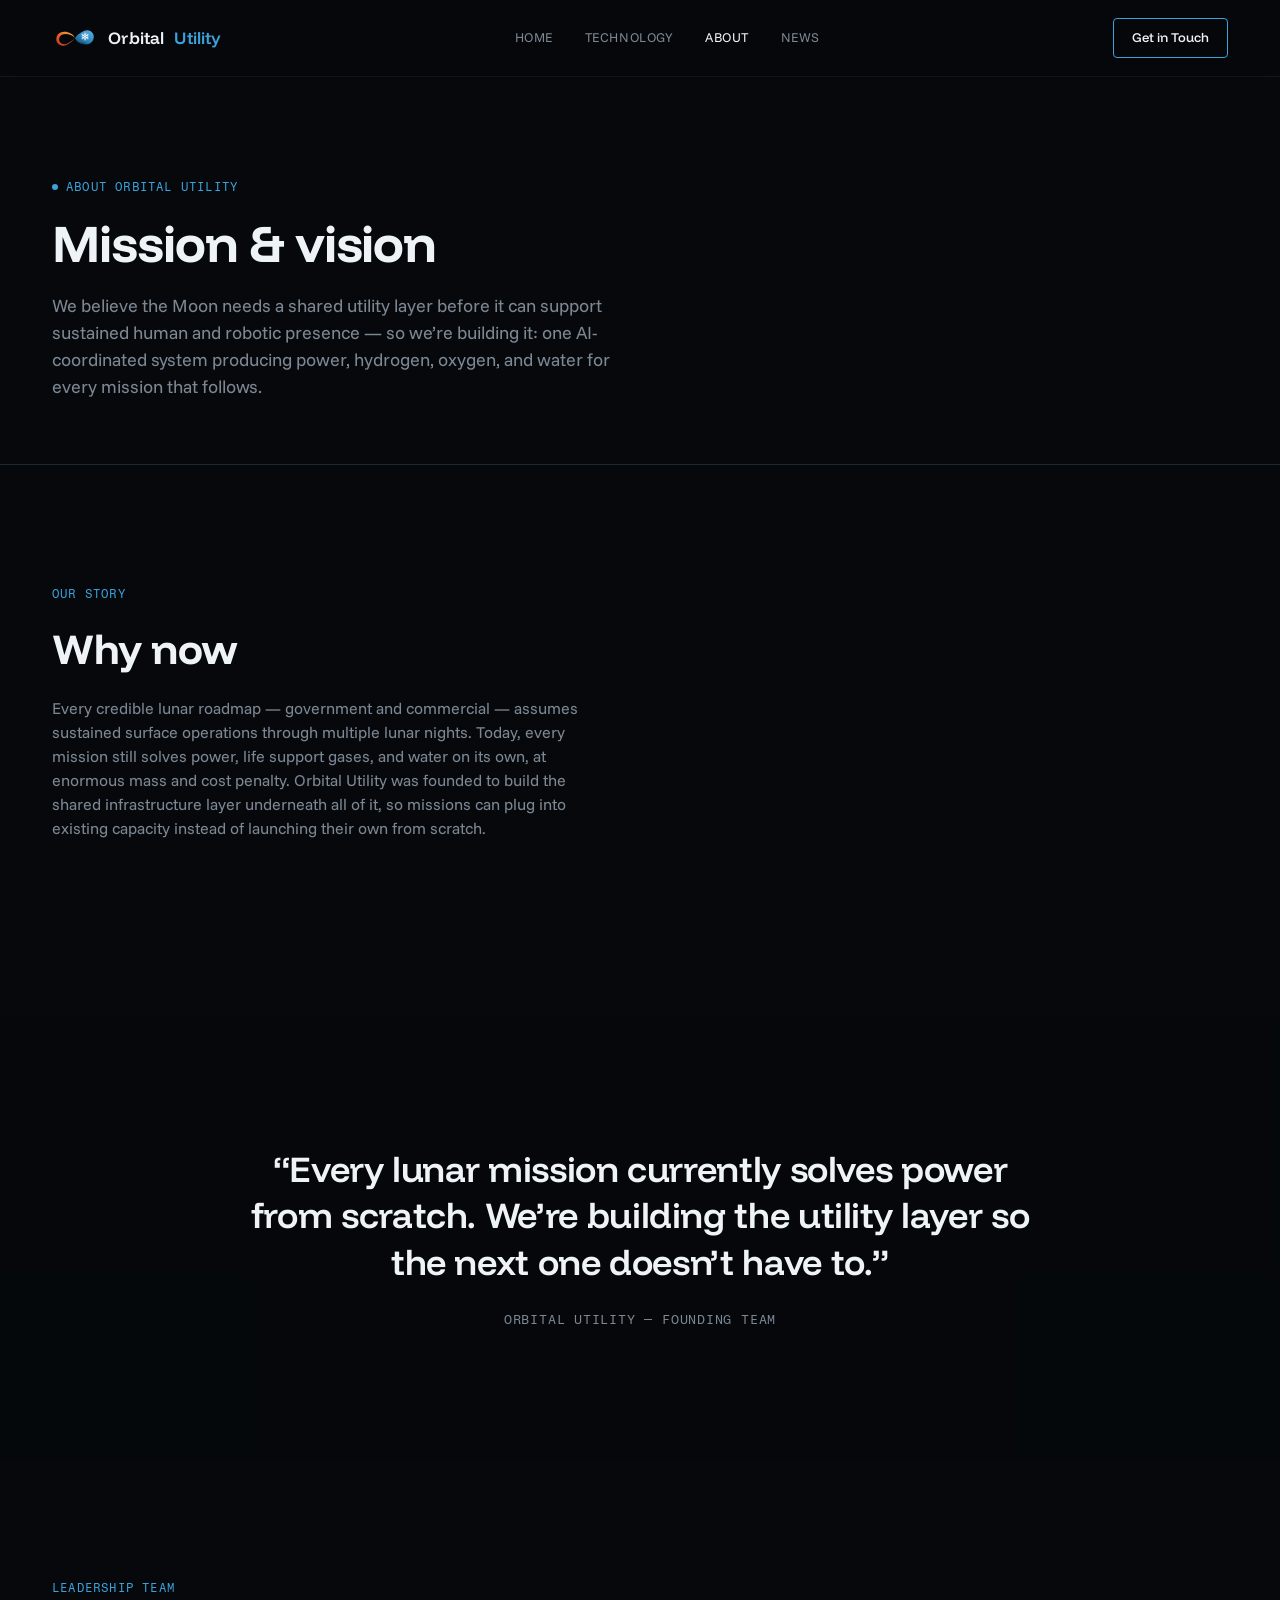
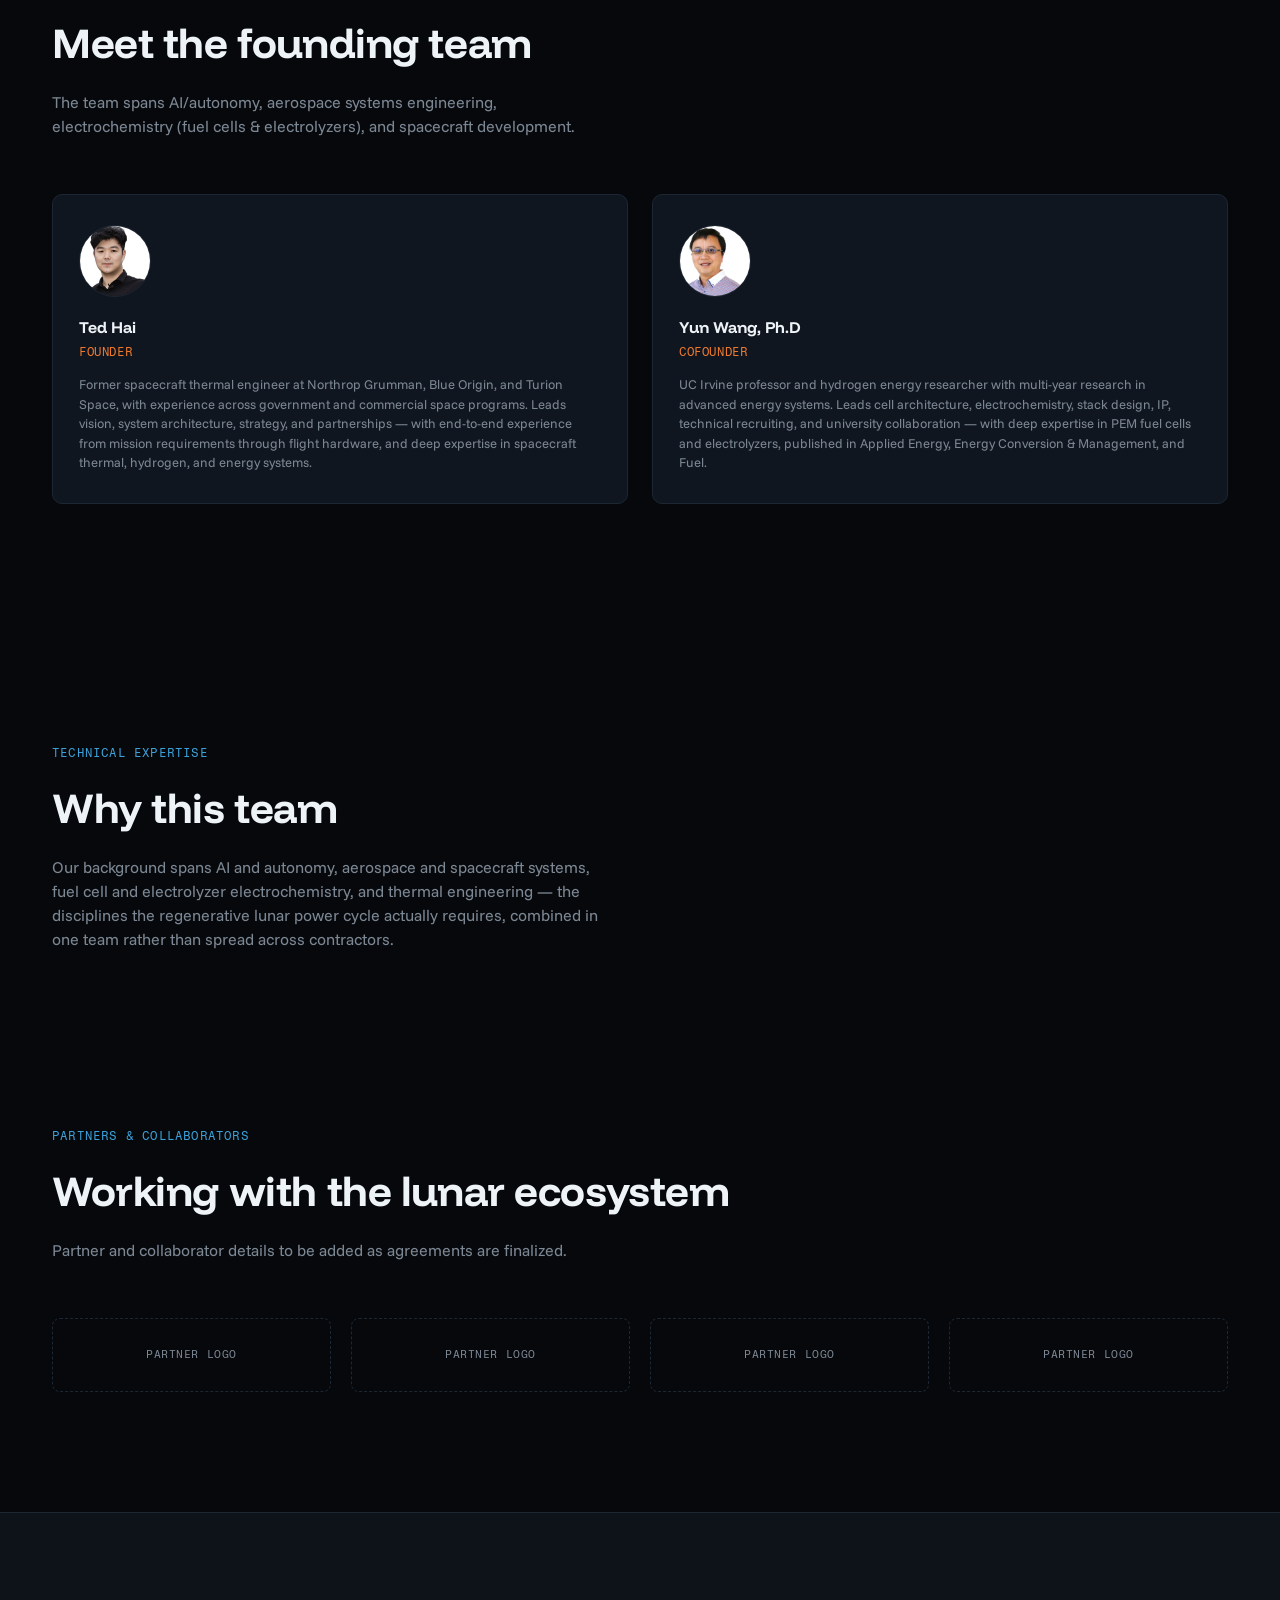
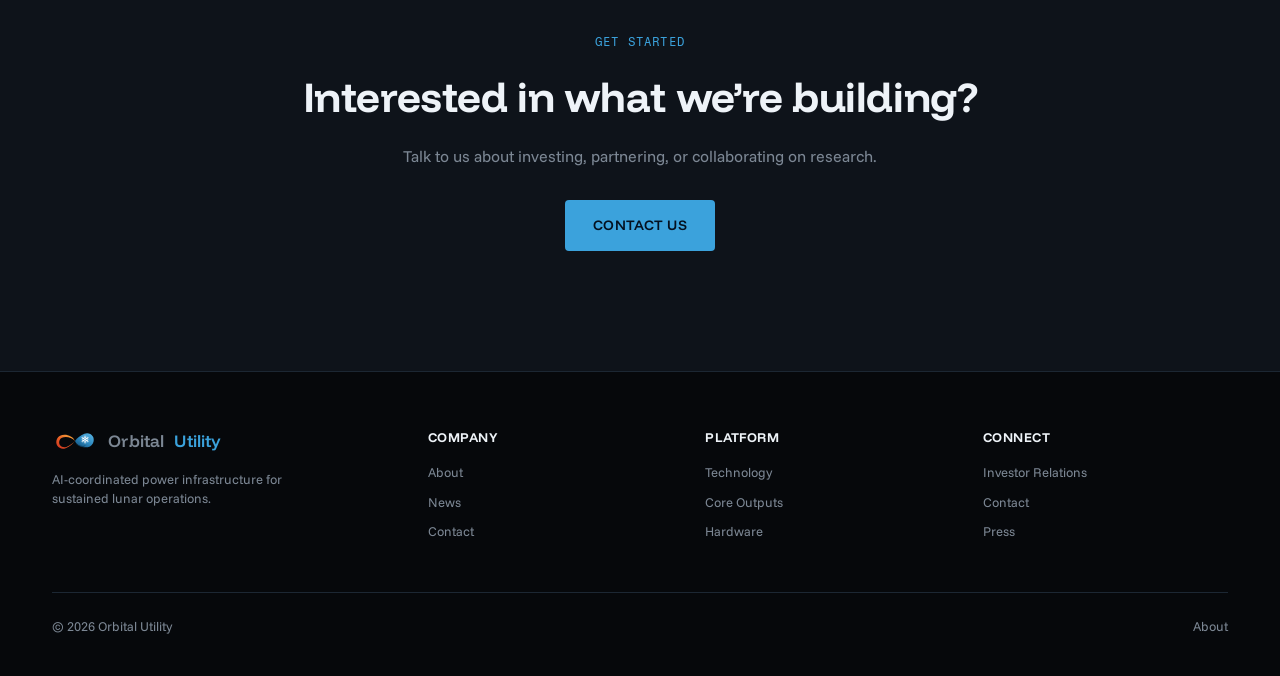
==== commit d659d44b: "Simplify team titles to Founder and Cofounder Co-Authored-By: Claude Sonnet 5 <noreply@anthropic.com" ====
--- a/about.html
+++ b/about.html
@@ -7,15 +7,15 @@
 <link rel="preconnect" href="https://fonts.googleapis.com">
 <link rel="preconnect" href="https://fonts.gstatic.com" crossorigin>
 <link href="https://fonts.googleapis.com/css2?family=Funnel+Display:wght@500;600;700&family=Funnel+Sans:ital,wght@0,400;0,500;0,600;1,400&family=Fragment+Mono&family=Chivo+Mono:wght@400;600&display=swap" rel="stylesheet">
-<link rel="icon" type="image/svg+xml" href="images/logo.svg">
-<link rel="icon" type="image/png" sizes="64x64" href="images/favicon.png">
+<link rel="icon" type="image/svg+xml" href="images/favicon.svg?v=2">
+<link rel="icon" type="image/png" sizes="64x64" href="images/favicon.png?v=2">
 <link rel="stylesheet" href="assets/style.css?v=20260715b">
 </head>
 <body>
 
 <nav>
   <div class="wrap">
-    <a href="index.html" class="logo"><img class="logo-mark" src="images/logo.svg" alt="">Orbital<span>Utility</span></a>
+    <a href="index.html" class="logo"><img class="logo-mark" src="images/logo.svg?v=2" alt="">Orbital<span>Utility</span></a>
     <div class="navlinks">
       <a href="index.html">Home</a>
       <a href="technology.html">Technology</a>
@@ -66,13 +66,13 @@
       <div class="team-card">
         <img class="team-photo" src="images/team/ted-hai.jpg" alt="Ted Hai">
         <h3>Ted Hai</h3>
-        <div class="team-role">Founder &amp; CEO &mdash; Chief Systems Architect for Lunar Energy Infrastructure</div>
+        <div class="team-role">Founder</div>
         <p>Former spacecraft thermal engineer at Northrop Grumman, Blue Origin, and Turion Space, with experience across government and commercial space programs. Leads vision, system architecture, strategy, and partnerships &mdash; with end-to-end experience from mission requirements through flight hardware, and deep expertise in spacecraft thermal, hydrogen, and energy systems.</p>
       </div>
       <div class="team-card">
         <img class="team-photo" src="images/team/yun-wang.png" alt="Yun Wang, Ph.D">
         <h3>Yun Wang, Ph.D</h3>
-        <div class="team-role">Co-Founder &amp; CTO &mdash; World-Leading Researcher in Fuel Cells &amp; Electrolyzer Cells</div>
+        <div class="team-role">Cofounder</div>
         <p>UC Irvine professor and hydrogen energy researcher with multi-year research in advanced energy systems. Leads cell architecture, electrochemistry, stack design, IP, technical recruiting, and university collaboration &mdash; with deep expertise in PEM fuel cells and electrolyzers, published in Applied Energy, Energy Conversion &amp; Management, and Fuel.</p>
       </div>
     </div>
@@ -111,8 +111,7 @@
     <h2>Interested in what we&rsquo;re building?</h2>
     <p class="section-desc">Talk to us about investing, partnering, or collaborating on research.</p>
     <div class="cta-row">
-      <a href="contact.html" class="btn-primary">Request Investor Deck</a>
-      <a href="contact.html" class="btn-secondary">Contact Us</a>
+      <a href="contact.html" class="btn-primary">Contact Us</a>
     </div>
   </div>
 </section>
@@ -121,7 +120,7 @@
   <div class="wrap">
     <div class="footer-grid">
       <div class="footer-col">
-        <div class="logo"><img class="logo-mark" src="images/logo.svg" alt="">Orbital<span>Utility</span></div>
+        <div class="logo"><img class="logo-mark" src="images/logo.svg?v=2" alt="">Orbital<span>Utility</span></div>
         <p style="margin-top:16px;max-width:280px;font-size:13px;color:var(--text-dim);">AI-coordinated power infrastructure for sustained lunar operations.</p>
       </div>
       <div class="footer-col">
